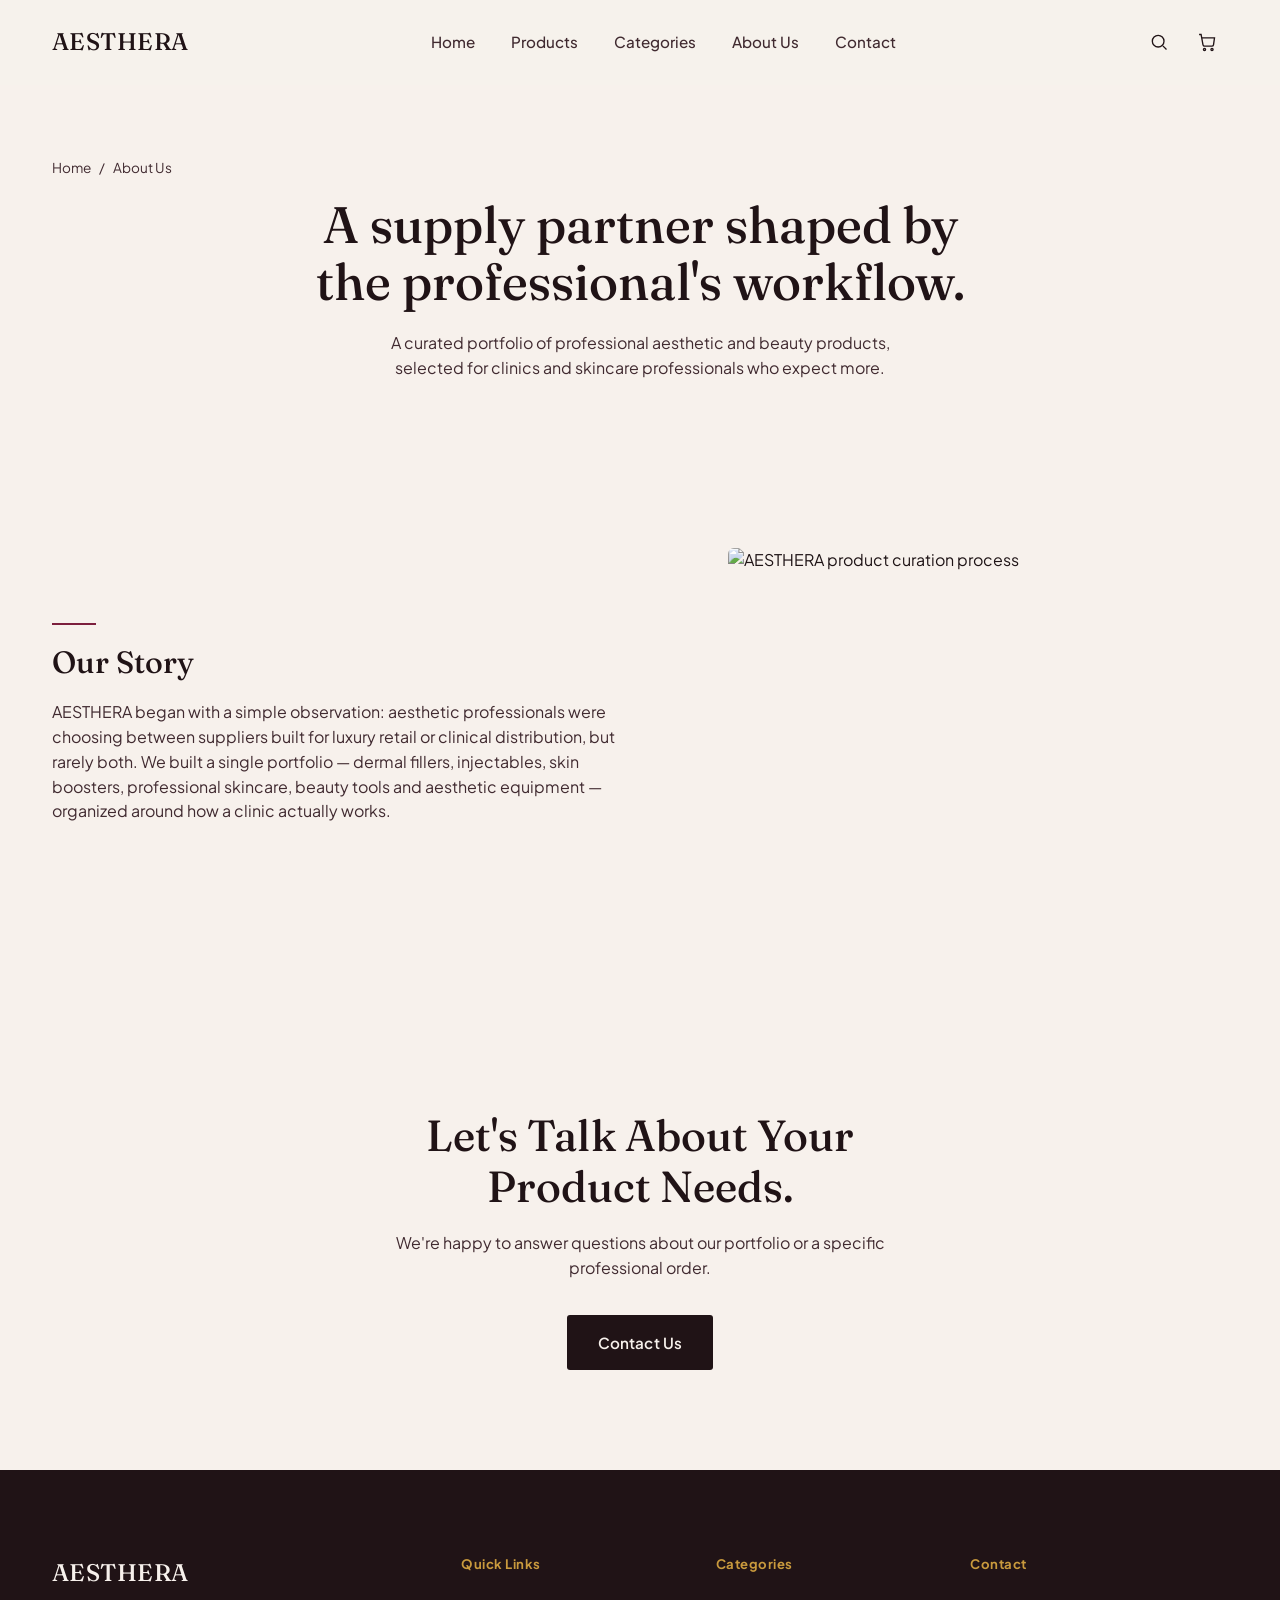
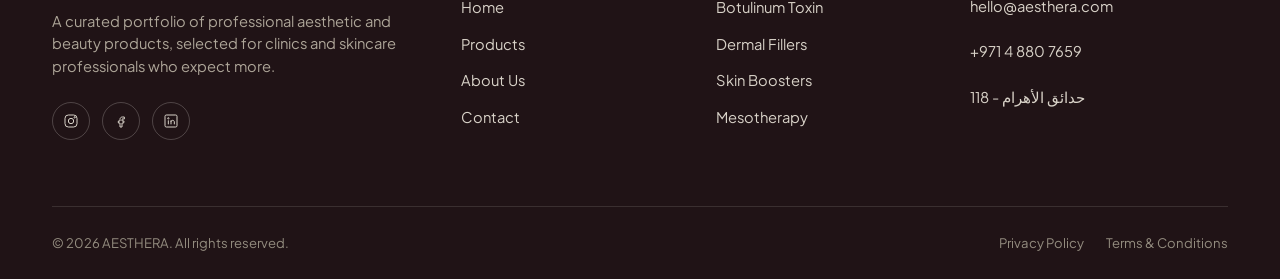
==== about.html @ e85e6e53 "Add files via upload" ====
<!DOCTYPE html>
<html lang="en">
<head>
<meta charset="UTF-8">
<meta name="viewport" content="width=device-width, initial-scale=1.0">
<title>About Us — AESTHERA</title>
<meta name="description" content="Learn about AESTHERA's mission, values and approach to curating professional aesthetic products.">
<link rel="stylesheet" href="css/style.css">
<link rel="stylesheet" href="css/responsive.css">
</head>
<body>

<header class="site-header">
  <div class="container site-header__inner">
    <a href="index.html" class="brand-mark js-brand-name">AESTHERA</a>
    <nav class="main-nav" aria-label="Primary">
      <div class="nav-item"><a href="index.html">Home</a></div>
      <div class="nav-item"><a href="products.html">Products</a></div>
      <div class="nav-item nav-item--categories">
        <a href="products.html">Categories</a>
        <div class="mega-menu js-nav-categories" aria-label="Categories"></div>
      </div>
      <div class="nav-item"><a href="about.html">About Us</a></div>
      <div class="nav-item"><a href="contact.html">Contact</a></div>
    </nav>
    <div class="nav-actions">
      <button class="icon-btn js-open-search" aria-label="Search products">
        <svg viewBox="0 0 24 24" fill="none" stroke="currentColor" stroke-width="1.6"><circle cx="11" cy="11" r="7"/><line x1="21" y1="21" x2="16.65" y2="16.65"/></svg>
      </button>
      <a href="cart.html" class="icon-btn" aria-label="View cart">
        <svg viewBox="0 0 24 24" fill="none" stroke="currentColor" stroke-width="1.6"><circle cx="9" cy="21" r="1.3"/><circle cx="18" cy="21" r="1.3"/><path d="M2.5 3h2.4l2.3 12.4a2 2 0 002 1.6h8.6a2 2 0 002-1.6L21 7H6"/></svg>
        <span class="cart-count js-cart-count">0</span>
      </a>
      <button class="nav-toggle" aria-label="Open menu" aria-expanded="false"><span></span><span></span><span></span></button>
    </div>
  </div>
</header>

<nav class="mobile-nav" aria-label="Mobile">
  <a href="index.html">Home</a>
  <a href="products.html">Products</a>
  <a href="about.html">About Us</a>
  <a href="contact.html">Contact</a>
  <div class="mobile-nav__categories js-nav-categories"></div>
</nav>

<!-- ============================= ABOUT HERO ============================= -->
<section class="about-hero">
  <div class="container">
    <div class="breadcrumbs"><a href="index.html">Home</a><span>/</span><span>About Us</span></div>
    <h1>A supply partner shaped by the professional's workflow.</h1>
    <p class="js-brand-desc">A curated portfolio of professional aesthetic and beauty products, selected for clinics and skincare professionals who expect more.</p>
  </div>
</section>

<!-- ============================= COMPANY STORY ============================= -->
<section class="section">
  <div class="container split split--reverse">
    <div class="split__media">
      <img src="https://picsum.photos/seed/aesthera-story/900/1120" alt="AESTHERA product curation process" loading="lazy" width="900" height="350">
    </div>
    <div class="split__body">
      <div class="split__eyebrow-line"></div>
      <h2>Our Story</h2>
      <p>AESTHERA began with a simple observation: aesthetic professionals were choosing between suppliers built for luxury retail or clinical distribution, but rarely both. We built a single portfolio — dermal fillers, injectables, skin boosters, professional skincare, beauty tools and aesthetic equipment — organized around how a clinic actually works.</p>
    </div>
  </div>
</section>

<!-- ============================= CONTACT CTA ============================= -->
<section class="contact-cta">
  <div class="container">
    <h2>Let's Talk About Your Product Needs.</h2>
    <p>We're happy to answer questions about our portfolio or a specific professional order.</p>
    <a href="contact.html" class="btn btn--primary">Contact Us</a>
  </div>
</section>

<footer class="site-footer">
  <div class="container">
    <div class="footer-grid">
      <div class="footer-brand">
        <span class="brand-mark js-brand-name">AESTHERA</span>
        <p class="js-brand-desc"></p>
        <div class="footer-social">
          <a href="#" class="js-social-instagram" aria-label="Instagram"><svg viewBox="0 0 24 24" fill="none" stroke="currentColor" stroke-width="1.5"><rect x="3" y="3" width="18" height="18" rx="5"/><circle cx="12" cy="12" r="4"/><circle cx="17.5" cy="6.5" r="1"/></svg></a>
          <a href="#" class="js-social-facebook" aria-label="Facebook"><svg viewBox="0 0 24 24" fill="none" stroke="currentColor" stroke-width="1.5"><path d="M14 9h3V6h-3c-2 0-3.5 1.5-3.5 3.5V12H8v3h2.5v6h3v-6H16l.5-3h-3V9.8c0-.5.3-.8.8-.8z"/></svg></a>
          <a href="#" class="js-social-linkedin" aria-label="LinkedIn"><svg viewBox="0 0 24 24" fill="none" stroke="currentColor" stroke-width="1.5"><rect x="3" y="3" width="18" height="18" rx="2"/><circle cx="8" cy="8" r="1"/><path d="M8 11v6M12 11v6M12 13.5c0-1.5 1-2.5 2.5-2.5s2.5 1 2.5 2.5V17"/></svg></a>
        </div>
      </div>
      <div class="footer-col">
        <h4>Quick Links</h4>
        <ul>
          <li><a href="index.html">Home</a></li>
          <li><a href="products.html">Products</a></li>
          <li><a href="about.html">About Us</a></li>
          <li><a href="contact.html">Contact</a></li>
        </ul>
      </div>
      <div class="footer-col">
        <h4>Categories</h4>
        <ul class="js-footer-categories"></ul>
      </div>
      <div class="footer-col">
        <h4>Contact</h4>
        <address>
          <a class="js-contact-email" href="#"></a><br><br>
          <a class="js-contact-phone" href="#"></a><br><br>
          <span class="js-contact-location"></span>
        </address>
      </div>
    </div>
    <div class="footer-bottom">
      <span>&copy; <span class="js-year"></span> <span class="js-brand-name">AESTHERA</span>. All rights reserved.</span>
      <div class="footer-bottom__links">
        <a href="#">Privacy Policy</a>
        <a href="#">Terms &amp; Conditions</a>
      </div>
    </div>
  </div>
</footer>

<button class="back-to-top" aria-label="Back to top">
  <svg viewBox="0 0 24 24" fill="none" stroke="currentColor" stroke-width="2"><path d="M12 19V5M5 12l7-7 7 7"/></svg>
</button>

<div class="search-overlay" id="search-overlay" aria-hidden="true">
  <div class="search-overlay__panel">
    <div class="search-overlay__top">
      <form class="search-overlay__form" id="search-overlay-form">
        <input type="text" id="search-overlay-input" placeholder="Search products, brands, categories…" autocomplete="off">
        <button type="button" class="search-overlay__clear" id="search-overlay-clear" aria-label="Clear search">&times;</button>
      </form>
      <button class="search-overlay__close" id="search-overlay-close" aria-label="Close search">&times;</button>
    </div>
    <p class="search-overlay__count" id="search-overlay-count">Start typing to search products, brands and categories.</p>
    <div class="search-overlay__results" id="search-overlay-results"></div>
  </div>
</div>

<script src="js/config.js"></script>
<script src="js/products.js"></script>
<script src="js/app.js"></script>
<script src="js/search.js"></script>
</body>
</html>
---- css/style.css ----
/* =========================================================================
   AESTHERA — CORE STYLESHEET
   Design tokens + component styles. Breakpoint overrides live in
   responsive.css so this file stays the single source of visual truth.
   ========================================================================= */

@import url('https://fonts.googleapis.com/css2?family=Fraunces:ital,opsz,wght@0,9..144,340;0,9..144,480;0,9..144,560;1,9..144,420&family=Plus+Jakarta+Sans:wght@400;500;600;700&display=swap');

/* ---------------------------------------------------------------------
   TOKENS
   --------------------------------------------------------------------- */
:root {
  /* Palette */
  --ivory: #F7F1EC;
  --white: #FFFFFF;
  --charcoal: #201316;
  --charcoal-soft: #402A30;
  --taupe: #C99A3D;         /* warm gold — secondary accent */
  --taupe-line: #EAD9CD;
  --accent: #7C1F3D;        /* burgundy — the primary accent */
  --accent-dark: #591730;
  --accent-tint: #F5E5EA;

  /* Type */
  --font-display: 'Fraunces', 'Georgia', serif;
  --font-body: 'Plus Jakarta Sans', -apple-system, BlinkMacSystemFont, sans-serif;

  /* Layout */
  --container: 1240px;
  --gutter: 32px;
  --radius-s: 3px;
  --radius-m: 6px;
  --header-h: 84px;

  /* Motion */
  --ease: cubic-bezier(.4, 0, .2, 1);
}

/* ---------------------------------------------------------------------
   RESET / BASE
   --------------------------------------------------------------------- */
*, *::before, *::after { box-sizing: border-box; }
html { scroll-behavior: smooth; }
body {
  margin: 0;
  font-family: var(--font-body);
  color: var(--charcoal);
  background: var(--ivory);
  -webkit-font-smoothing: antialiased;
  line-height: 1.55;
}
body.no-scroll { overflow: hidden; }

img { max-width: 100%; display: block; }
a { color: inherit; text-decoration: none; }
button { font-family: inherit; cursor: pointer; }
ul { list-style: none; margin: 0; padding: 0; }
h1, h2, h3, h4, p { margin: 0; }
input, select, textarea, button { font-size: 1rem; }

:focus-visible {
  outline: 2px solid var(--accent);
  outline-offset: 2px;
}

@media (prefers-reduced-motion: reduce) {
  *, *::before, *::after { animation-duration: 0.01ms !important; transition-duration: 0.01ms !important; scroll-behavior: auto !important; }
}

.container {
  max-width: var(--container);
  margin: 0 auto;
  padding: 0 var(--gutter);
}

.section {
  padding: 112px 0;
}
.section--tight { padding: 72px 0; }
.section--charcoal { background: var(--charcoal); color: var(--ivory); }
.section--taupe { background: var(--accent-tint); }

.section__head {
  max-width: 640px;
  margin-bottom: 56px;
}
.section__eyebrow-line {
  width: 44px;
  height: 2px;
  background: var(--accent);
  margin-bottom: 20px;
}
.section--charcoal .section__eyebrow-line { background: var(--taupe); }
.section__head h2 {
  font-family: var(--font-display);
  font-weight: 480;
  font-size: clamp(2rem, 2.6vw, 2.9rem);
  letter-spacing: -0.01em;
  line-height: 1.15;
}
.section__head p {
  margin-top: 16px;
  font-size: 1.05rem;
  color: var(--charcoal-soft);
  max-width: 52ch;
}
.section--charcoal .section__head p { color: #D8D2C8; }

.section__head-row {
  display: flex;
  justify-content: space-between;
  align-items: flex-end;
  gap: 24px;
  flex-wrap: wrap;
}

/* ---------------------------------------------------------------------
   BUTTONS
   --------------------------------------------------------------------- */
.btn {
  display: inline-flex;
  align-items: center;
  justify-content: center;
  gap: 10px;
  padding: 15px 30px;
  font-size: 0.95rem;
  font-weight: 600;
  letter-spacing: 0.01em;
  border-radius: var(--radius-s);
  border: 1px solid transparent;
  transition: background var(--ease) .2s, color var(--ease) .2s, border-color var(--ease) .2s, transform var(--ease) .2s;
  white-space: nowrap;
}
.btn--primary {
  background: var(--charcoal);
  color: var(--ivory);
}
.btn--primary:hover { background: var(--accent-dark); }
.btn--outline {
  background: transparent;
  color: var(--charcoal);
  border-color: var(--charcoal);
}
.btn--outline:hover { background: var(--charcoal); color: var(--ivory); }
.section--charcoal .btn--outline { color: var(--ivory); border-color: var(--taupe); }
.section--charcoal .btn--outline:hover { background: var(--ivory); color: var(--charcoal); }
.btn--small { padding: 8px 14px; font-size: 0.8rem; width: 100%; }
.btn--block { width: 100%; }
.btn:active { transform: translateY(1px); }

/* ---------------------------------------------------------------------
   HEADER / NAVIGATION
   --------------------------------------------------------------------- */
.site-header {
  position: sticky;
  top: 0;
  z-index: 500;
  background: rgba(246, 242, 236, 0.92);
  backdrop-filter: blur(10px);
  border-bottom: 1px solid transparent;
  transition: border-color .25s var(--ease), box-shadow .25s var(--ease);
}
.site-header.is-scrolled {
  border-bottom-color: var(--taupe-line);
  box-shadow: 0 8px 24px rgba(27, 25, 24, 0.04);
}
.site-header__inner {
  height: var(--header-h);
  display: flex;
  align-items: center;
  justify-content: space-between;
  gap: 24px;
}

.brand-mark {
  font-family: var(--font-display);
  font-size: 1.5rem;
  font-weight: 480;
  letter-spacing: 0.02em;
}

.main-nav {
  display: flex;
  align-items: center;
  gap: 4px;
}
.nav-item { position: relative; }
.nav-item > a {
  display: inline-block;
  padding: 10px 16px;
  font-size: 0.95rem;
  font-weight: 500;
  color: var(--charcoal-soft);
  transition: color .2s var(--ease);
}
.nav-item > a:hover { color: var(--accent); }

.nav-actions {
  display: flex;
  align-items: center;
  gap: 6px;
}
.icon-btn {
  position: relative;
  width: 42px;
  height: 42px;
  display: flex;
  align-items: center;
  justify-content: center;
  border-radius: 50%;
  background: transparent;
  border: none;
  color: var(--charcoal);
  transition: background .2s var(--ease);
}
.icon-btn:hover { background: rgba(27,25,24,0.06); }
.icon-btn svg { width: 20px; height: 20px; }
.cart-count {
  position: absolute;
  top: 4px;
  right: 4px;
  min-width: 16px;
  height: 16px;
  padding: 0 3px;
  border-radius: 50%;
  background: var(--accent);
  color: var(--ivory);
  font-size: 0.62rem;
  font-weight: 700;
  display: none;
  align-items: center;
  justify-content: center;
  line-height: 1;
}
.cart-count.is-visible { display: flex; }

.nav-toggle {
  display: none;
  width: 42px;
  height: 42px;
  border: none;
  background: transparent;
  flex-direction: column;
  justify-content: center;
  align-items: center;
  gap: 5px;
}
.nav-toggle span {
  width: 22px;
  height: 2px;
  background: var(--charcoal);
  transition: transform .2s var(--ease), opacity .2s var(--ease);
}

/* Mega menu */
.mega-menu {
  position: absolute;
  top: calc(100% + 14px);
  left: 50%;
  transform: translateX(-50%) translateY(6px);
  width: 640px;
  background: var(--white);
  border: 1px solid var(--taupe-line);
  border-radius: var(--radius-m);
  box-shadow: 0 24px 48px rgba(27,25,24,0.10);
  padding: 28px;
  display: grid;
  grid-template-columns: repeat(2, 1fr);
  gap: 6px;
  opacity: 0;
  visibility: hidden;
  transition: opacity .2s var(--ease), transform .2s var(--ease), visibility .2s;
}
.nav-item--categories.is-open .mega-menu {
  opacity: 1;
  visibility: visible;
  transform: translateX(-50%) translateY(0);
}
.mega-menu__link {
  padding: 12px 14px;
  border-radius: var(--radius-s);
  font-size: 0.94rem;
  color: var(--charcoal-soft);
  transition: background .2s var(--ease), color .2s var(--ease);
}
.mega-menu__link:hover { background: var(--accent-tint); color: var(--accent-dark); }

/* Mobile nav */
.mobile-nav {
  position: fixed;
  inset: 0;
  top: var(--header-h);
  background: var(--ivory);
  z-index: 400;
  transform: translateX(100%);
  transition: transform .3s var(--ease);
  overflow-y: auto;
  padding: 24px var(--gutter) 40px;
}
.mobile-nav.is-open { transform: translateX(0); }
.mobile-nav a {
  display: block;
  padding: 16px 4px;
  font-size: 1.15rem;
  font-family: var(--font-display);
  border-bottom: 1px solid var(--taupe-line);
}
.mobile-nav__categories {
  margin-top: 8px;
  padding-left: 12px;
}
.mobile-nav__categories a {
  font-family: var(--font-body);
  font-size: 0.98rem;
  font-weight: 500;
  padding: 12px 4px;
  border-bottom: none;
  color: var(--charcoal-soft);
}

/* ---------------------------------------------------------------------
   HERO
   --------------------------------------------------------------------- */
.hero {
  position: relative;
  min-height: 92vh;
  display: flex;
  align-items: flex-end;
  color: var(--ivory);
  overflow: hidden;
}
.hero__media {
  position: absolute;
  inset: 0;
  z-index: 0;
}
.hero__media img {
  width: 100%;
  height: 100%;
  object-fit: cover;
  filter: grayscale(22%) sepia(6%) saturate(96%);
}
.hero__scrim {
  position: absolute;
  inset: 0;
  background: linear-gradient(180deg, rgba(27,25,24,0.20) 0%, rgba(27,25,24,0.15) 40%, rgba(27,25,24,0.86) 100%);
}
.hero__content {
  position: relative;
  z-index: 1;
  padding-bottom: 88px;
  max-width: 760px;
}
.hero__eyebrow {
  font-size: 0.9rem;
  letter-spacing: 0.02em;
  color: var(--taupe);
  margin-bottom: 22px;
}
.hero__title {
  font-family: var(--font-display);
  font-weight: 480;
  font-size: clamp(2.6rem, 5.4vw, 4.6rem);
  line-height: 1.06;
  letter-spacing: -0.01em;
}
.hero__desc {
  margin-top: 26px;
  font-size: 1.12rem;
  max-width: 46ch;
  color: #E7E2D8;
}
.hero__actions {
  margin-top: 40px;
  display: flex;
  gap: 16px;
  flex-wrap: wrap;
}
.hero__actions .btn--outline { border-color: rgba(246,242,236,0.5); color: var(--ivory); }
.hero__actions .btn--outline:hover { background: var(--ivory); color: var(--charcoal); }

/* ---------------------------------------------------------------------
   PRODUCT GRID + CARDS
   --------------------------------------------------------------------- */
.product-grid {
  display: grid;
  grid-template-columns: repeat(auto-fill, minmax(200px, 1fr));
  gap: 20px;
}

/* Single scrollable row (used for Best Sellers) */
.product-row {
  display: flex;
  flex-wrap: nowrap;
  overflow-x: auto;
  gap: 18px;
  padding-bottom: 10px;
  scroll-snap-type: x mandatory;
  scrollbar-width: thin;
  scrollbar-color: var(--taupe-line) transparent;
}
.product-row .product-card {
  flex: 0 0 220px;
  scroll-snap-align: start;
}
.product-card {
  background: var(--white);
  border: 1px solid var(--taupe-line);
  border-radius: var(--radius-m);
  overflow: hidden;
  display: flex;
  flex-direction: column;
  transition: box-shadow .25s var(--ease), transform .25s var(--ease);
}
.product-card:hover { box-shadow: 0 18px 36px rgba(27,25,24,0.08); transform: translateY(-2px); }
.product-card.is-revealing { animation: cardReveal .5s var(--ease); }
@keyframes cardReveal {
  from { opacity: 0; transform: translateY(10px); }
  to { opacity: 1; transform: translateY(0); }
}
.product-card__media {
  position: relative;
  aspect-ratio: 4 / 5;
  background: var(--accent-tint);
  overflow: hidden;
}
.product-card__media img {
  width: 100%; height: 100%; object-fit: cover;
  filter: grayscale(12%) sepia(3%);
  transition: transform .5s var(--ease);
}
.product-card:hover .product-card__media img { transform: scale(1.045); }
.product-badge {
  position: absolute;
  top: 12px;
  left: 12px;
  padding: 6px 11px;
  font-size: 0.7rem;
  font-weight: 700;
  letter-spacing: 0.03em;
  border-radius: 2px;
  background: var(--charcoal);
  color: var(--ivory);
}
.product-badge--featured { background: var(--accent); }
.cart-btn {
  position: absolute;
  top: 10px;
  right: 10px;
  width: 34px;
  height: 34px;
  border-radius: 50%;
  border: none;
  background: rgba(255,255,255,0.9);
  display: flex;
  align-items: center;
  justify-content: center;
  color: var(--charcoal);
  transition: background .2s var(--ease), color .2s var(--ease), transform .15s var(--ease);
}
.cart-btn svg { fill: none; stroke: currentColor; stroke-width: 1.6; }
.cart-btn:hover { transform: scale(1.06); }
.cart-btn.is-active { color: var(--accent); }
.cart-btn.is-active svg { fill: rgba(124,31,61,0.12); }

.product-card__body {
  padding: 14px 14px 16px;
  display: flex;
  flex-direction: column;
  gap: 6px;
  flex: 1;
}
.product-card__eyebrow {
  font-size: 0.68rem;
  color: var(--charcoal-soft);
  text-transform: uppercase;
  letter-spacing: 0.04em;
}
.product-card__title {
  font-family: var(--font-display);
  font-size: 0.96rem;
  font-weight: 480;
  line-height: 1.28;
}
.product-card__view { margin-top: auto; }

.empty-state {
  grid-column: 1 / -1;
  text-align: center;
  padding: 80px 20px;
  border: 1px dashed var(--taupe-line);
  border-radius: var(--radius-m);
}
.empty-state__title {
  font-family: var(--font-display);
  font-size: 1.4rem;
}
.empty-state__body {
  margin-top: 10px;
  color: var(--charcoal-soft);
}

/* ---------------------------------------------------------------------
   WHY CHOOSE US
   --------------------------------------------------------------------- */
.value-grid {
  display: grid;
  grid-template-columns: repeat(4, 1fr);
  gap: 1px;
  background: rgba(246,242,236,0.14);
  border-top: 1px solid rgba(246,242,236,0.14);
  border-bottom: 1px solid rgba(246,242,236,0.14);
}
.value-item {
  background: var(--charcoal);
  padding: 40px 32px;
}
.value-item__icon {
  width: 40px; height: 40px;
  margin-bottom: 22px;
  color: var(--taupe);
}
.value-item h3 {
  font-family: var(--font-display);
  font-size: 1.15rem;
  font-weight: 480;
  margin-bottom: 10px;
}
.value-item p {
  font-size: 0.92rem;
  color: #C9C2B6;
}

/* ---------------------------------------------------------------------
   SPLIT LAYOUT (used on About Us)
   --------------------------------------------------------------------- */
.split {
  display: grid;
  grid-template-columns: 0.9fr 1.1fr;
  gap: 64px;
  align-items: center;
}
.split--reverse { grid-template-columns: 1.1fr 0.9fr; }
.split--reverse .split__media { order: 2; }
.split__media img {
  width: 100%;
  aspect-ratio: 4/5;
  object-fit: cover;
  border-radius: var(--radius-m);
  filter: grayscale(15%) sepia(4%);
}
.split__eyebrow-line { width: 44px; height: 2px; background: var(--accent); margin-bottom: 20px; }
.split__body h2 {
  font-family: var(--font-display);
  font-weight: 480;
  font-size: clamp(1.9rem, 2.4vw, 2.6rem);
  line-height: 1.16;
}
.split__body p {
  margin-top: 20px;
  color: var(--charcoal-soft);
  max-width: 50ch;
}
.split__body .btn { margin-top: 30px; }

/* ---------------------------------------------------------------------
   CONTACT CTA (homepage band)
   --------------------------------------------------------------------- */
.contact-cta {
  text-align: center;
  padding: 100px 0;
}
.contact-cta h2 {
  font-family: var(--font-display);
  font-weight: 480;
  font-size: clamp(2rem, 3.4vw, 3.1rem);
  max-width: 16ch;
  margin: 0 auto;
  line-height: 1.16;
}
.contact-cta p {
  margin: 20px auto 0;
  max-width: 46ch;
  color: var(--charcoal-soft);
}
.contact-cta .btn { margin-top: 34px; }

/* ---------------------------------------------------------------------
   FOOTER
   --------------------------------------------------------------------- */
.site-footer {
  background: var(--charcoal);
  color: #D8D2C8;
  padding: 84px 0 0;
}
.footer-grid {
  display: grid;
  grid-template-columns: 1.4fr 0.8fr 0.8fr 1fr;
  gap: 48px;
  padding-bottom: 64px;
  border-bottom: 1px solid rgba(246,242,236,0.12);
}
.footer-brand .brand-mark { color: var(--ivory); }
.footer-brand p {
  margin-top: 18px;
  max-width: 34ch;
  font-size: 0.92rem;
  color: #ADA598;
}
.footer-social {
  display: flex;
  gap: 12px;
  margin-top: 24px;
}
.footer-social a {
  width: 38px; height: 38px;
  border: 1px solid rgba(246,242,236,0.22);
  border-radius: 50%;
  display: flex; align-items: center; justify-content: center;
  transition: background .2s var(--ease), border-color .2s var(--ease);
}
.footer-social a:hover { background: var(--accent); border-color: var(--accent); }
.footer-social svg { width: 16px; height: 16px; }

.footer-col h4 {
  font-size: 0.82rem;
  letter-spacing: 0.04em;
  color: var(--taupe);
  margin-bottom: 20px;
}
.footer-col ul li { margin-bottom: 12px; }
.footer-col a { font-size: 0.92rem; color: #D8D2C8; transition: color .2s var(--ease); }
.footer-col a:hover { color: var(--ivory); }
.footer-col address { font-style: normal; font-size: 0.92rem; color: #D8D2C8; }

.footer-bottom {
  display: flex;
  justify-content: space-between;
  align-items: center;
  padding: 26px 0;
  font-size: 0.82rem;
  color: #938C7F;
  flex-wrap: wrap;
  gap: 12px;
}
.footer-bottom__links { display: flex; gap: 22px; }

/* ---------------------------------------------------------------------
   BACK TO TOP
   --------------------------------------------------------------------- */
.back-to-top {
  position: fixed;
  right: 24px;
  bottom: 24px;
  width: 46px;
  height: 46px;
  border-radius: 50%;
  background: var(--charcoal);
  color: var(--ivory);
  border: none;
  display: flex;
  align-items: center;
  justify-content: center;
  opacity: 0;
  visibility: hidden;
  transform: translateY(10px);
  transition: opacity .25s var(--ease), transform .25s var(--ease), visibility .25s;
  z-index: 300;
}
.back-to-top.is-visible { opacity: 1; visibility: visible; transform: translateY(0); }
.back-to-top svg { width: 18px; height: 18px; }

/* ---------------------------------------------------------------------
   PAGE HEADER (interior pages)
   --------------------------------------------------------------------- */
.page-header {
  padding: 64px 0 48px;
  border-bottom: 1px solid var(--taupe-line);
}
.breadcrumbs {
  display: flex;
  gap: 8px;
  font-size: 0.85rem;
  color: var(--charcoal-soft);
  margin-bottom: 18px;
}
.breadcrumbs a { color: var(--charcoal-soft); }
.breadcrumbs a:hover { color: var(--accent); }
.page-header h1 {
  font-family: var(--font-display);
  font-weight: 480;
  font-size: clamp(2.2rem, 3.4vw, 3.2rem);
}
.page-header p { margin-top: 14px; max-width: 60ch; color: var(--charcoal-soft); }

/* ---------------------------------------------------------------------
   PRODUCTS PAGE LAYOUT
   --------------------------------------------------------------------- */
.catalog {
  display: grid;
  grid-template-columns: 260px 1fr;
  gap: 48px;
  padding: 56px 0 100px;
  align-items: start;
}

.catalog-toolbar {
  display: flex;
  align-items: center;
  justify-content: space-between;
  gap: 20px;
  margin-bottom: 24px;
  flex-wrap: wrap;
}
.catalog-search {
  position: relative;
  flex: 1;
  min-width: 220px;
  max-width: 360px;
}
.catalog-search input {
  width: 100%;
  padding: 12px 16px 12px 40px;
  border: 1px solid var(--taupe-line);
  border-radius: var(--radius-s);
  background: var(--white);
}
.catalog-search svg {
  position: absolute;
  left: 14px;
  top: 50%;
  transform: translateY(-50%);
  width: 16px; height: 16px;
  color: var(--charcoal-soft);
}
.catalog-toolbar__right {
  display: flex;
  align-items: center;
  gap: 16px;
}
.sort-select {
  padding: 12px 16px;
  border: 1px solid var(--taupe-line);
  border-radius: var(--radius-s);
  background: var(--white);
}
.result-count { font-size: 0.9rem; color: var(--charcoal-soft); white-space: nowrap; }

.filter-chips {
  display: none;
  flex-wrap: wrap;
  gap: 10px;
  margin-bottom: 26px;
}
.filter-chips.is-visible { display: flex; }
.filter-chip {
  display: inline-flex;
  align-items: center;
  gap: 8px;
  padding: 8px 14px;
  border: 1px solid var(--charcoal);
  border-radius: 999px;
  font-size: 0.82rem;
  background: var(--white);
}

.filter-sidebar {
  position: sticky;
  top: calc(var(--header-h) + 24px);
}
.filter-group {
  padding-bottom: 26px;
  margin-bottom: 26px;
  border-bottom: 1px solid var(--taupe-line);
}
.filter-group:last-child { border-bottom: none; }
.filter-group h4 {
  font-size: 0.82rem;
  letter-spacing: 0.03em;
  text-transform: uppercase;
  color: var(--charcoal-soft);
  margin-bottom: 14px;
}
.filter-pill {
  display: block;
  width: 100%;
  text-align: left;
  padding: 9px 0;
  background: none;
  border: none;
  font-size: 0.94rem;
  color: var(--charcoal-soft);
}
.filter-pill:hover { color: var(--accent); }
.filter-pill.is-active { color: var(--accent); font-weight: 700; }
.filter-check {
  display: flex;
  align-items: center;
  gap: 10px;
  padding: 7px 0;
  font-size: 0.94rem;
  color: var(--charcoal-soft);
}
.filter-select {
  width: 100%;
  padding: 10px 12px;
  border: 1px solid var(--taupe-line);
  border-radius: var(--radius-s);
  background: var(--white);
}
.clear-filters-btn {
  background: none;
  border: none;
  padding: 0;
  font-size: 0.88rem;
  font-weight: 700;
  color: var(--charcoal);
  text-decoration: underline;
  text-underline-offset: 3px;
}

.mobile-catalog-bar { display: none; }

.load-more-wrap {
  display: flex;
  justify-content: center;
  margin-top: 48px;
}

.filter-panel-overlay { display: none; }

/* ---------------------------------------------------------------------
   MODAL (product details)
   --------------------------------------------------------------------- */
.modal {
  position: fixed;
  inset: 0;
  z-index: 900;
  display: none;
  align-items: center;
  justify-content: center;
  padding: 24px;
}
.modal.is-open { display: flex; }
.modal__backdrop {
  position: absolute;
  inset: 0;
  background: rgba(27,25,24,0.55);
  backdrop-filter: blur(2px);
}
.modal__panel {
  position: relative;
  background: var(--white);
  border-radius: var(--radius-m);
  width: min(980px, 100%);
  max-height: 88vh;
  overflow-y: auto;
  padding: 40px;
  animation: modalIn .25s var(--ease);
}
@keyframes modalIn {
  from { opacity: 0; transform: translateY(14px) scale(0.99); }
  to { opacity: 1; transform: translateY(0) scale(1); }
}
.modal__close {
  position: absolute;
  top: 20px; right: 20px;
  width: 38px; height: 38px;
  border-radius: 50%;
  border: 1px solid var(--taupe-line);
  background: var(--white);
  font-size: 1.4rem;
  line-height: 1;
  display: flex; align-items: center; justify-content: center;
  z-index: 2;
}

.modal-product {
  display: grid;
  grid-template-columns: 0.9fr 1.1fr;
  gap: 44px;
}
.modal-product__main {
  aspect-ratio: 4/5;
  border-radius: var(--radius-m);
  overflow: hidden;
  background: var(--accent-tint);
}
.modal-product__main img { width: 100%; height: 100%; object-fit: cover; filter: grayscale(12%) sepia(3%); }
.modal-product__thumbs {
  display: flex;
  gap: 10px;
  margin-top: 12px;
}
.modal-thumb {
  width: 64px; height: 64px;
  border-radius: var(--radius-s);
  overflow: hidden;
  border: 2px solid transparent;
  padding: 0;
  background: none;
}
.modal-thumb.is-active { border-color: var(--accent); }
.modal-thumb img { width: 100%; height: 100%; object-fit: cover; }

.modal-product__eyebrow {
  font-size: 0.78rem;
  text-transform: uppercase;
  letter-spacing: 0.04em;
  color: var(--charcoal-soft);
}
.modal-product__title {
  font-family: var(--font-display);
  font-weight: 480;
  font-size: 1.9rem;
  margin-top: 8px;
}
.modal-product__desc { margin-top: 18px; color: var(--charcoal-soft); }

.modal-product__specs {
  width: 100%;
  margin-top: 24px;
  border-collapse: collapse;
  font-size: 0.9rem;
}
.modal-product__specs th, .modal-product__specs td {
  text-align: left;
  padding: 10px 0;
  border-bottom: 1px solid var(--taupe-line);
}
.modal-product__specs th { width: 40%; font-weight: 600; color: var(--charcoal-soft); }

.modal-product__notice {
  margin-top: 20px;
  font-size: 0.8rem;
  color: var(--charcoal-soft);
  font-style: italic;
}
.modal-product__actions {
  margin-top: 26px;
  display: flex;
  gap: 14px;
  flex-wrap: wrap;
}

/* ---------------------------------------------------------------------
   SEARCH OVERLAY
   --------------------------------------------------------------------- */
.search-overlay {
  position: fixed;
  inset: 0;
  z-index: 950;
  display: none;
  background: rgba(27,25,24,0.5);
  backdrop-filter: blur(2px);
}
.search-overlay.is-open { display: block; }
.search-overlay__panel {
  background: var(--ivory);
  padding: 32px var(--gutter) 40px;
  max-width: var(--container);
  margin: 0 auto;
  animation: modalIn .2s var(--ease);
}
.search-overlay__top {
  display: flex;
  align-items: center;
  gap: 20px;
}
.search-overlay__form { flex: 1; position: relative; }
.search-overlay__form input {
  width: 100%;
  padding: 18px 44px 18px 4px;
  border: none;
  border-bottom: 2px solid var(--charcoal);
  background: transparent;
  font-family: var(--font-display);
  font-size: 1.5rem;
  color: var(--charcoal);
}
.search-overlay__form input::placeholder { color: var(--charcoal-soft); }
.search-overlay__clear {
  position: absolute;
  right: 6px; top: 50%; transform: translateY(-50%);
  background: none; border: none; font-size: 1.4rem; color: var(--charcoal-soft);
}
.search-overlay__close {
  width: 42px; height: 42px;
  border-radius: 50%; border: 1px solid var(--taupe-line);
  background: var(--white); font-size: 1.3rem;
}
.search-overlay__count { margin-top: 18px; font-size: 0.88rem; color: var(--charcoal-soft); }
.search-overlay__results {
  margin-top: 18px;
  display: grid;
  grid-template-columns: repeat(2, 1fr);
  gap: 10px;
}
.search-result {
  display: flex;
  align-items: center;
  gap: 14px;
  padding: 10px;
  background: var(--white);
  border: 1px solid var(--taupe-line);
  border-radius: var(--radius-s);
  text-align: left;
}
.search-result img { width: 52px; height: 52px; object-fit: cover; border-radius: var(--radius-s); filter: grayscale(12%) sepia(3%); }
.search-result__text { display: flex; flex-direction: column; gap: 3px; }
.search-result__text strong { font-size: 0.94rem; font-weight: 600; }
.search-result__text em { font-style: normal; font-size: 0.8rem; color: var(--charcoal-soft); }
.search-result--all {
  grid-column: 1 / -1;
  justify-content: center;
  font-weight: 700;
  color: var(--accent);
}

/* ---------------------------------------------------------------------
   ABOUT PAGE
   --------------------------------------------------------------------- */
.about-hero {
  padding: 72px 0 56px;
  text-align: center;
}
.about-hero h1 {
  font-family: var(--font-display);
  font-weight: 480;
  font-size: clamp(2.3rem, 4vw, 3.6rem);
  line-height: 1.12;
  max-width: 20ch;
  margin: 0 auto;
}
.about-hero p { margin: 20px auto 0; color: var(--charcoal-soft); max-width: 46ch; }

.values-editorial {
  display: grid;
  grid-template-columns: repeat(2, 1fr);
  gap: 40px 48px;
}
.values-editorial__item {
  padding-top: 24px;
  border-top: 1px solid var(--taupe-line);
}
.values-editorial__item h3 {
  font-family: var(--font-display);
  font-weight: 480;
  font-size: 1.3rem;
  margin-bottom: 12px;
}
.values-editorial__item p { color: var(--charcoal-soft); }

/* ---------------------------------------------------------------------
   CART PAGE
   --------------------------------------------------------------------- */
.cart-layout {
  display: grid;
  grid-template-columns: 1fr 340px;
  gap: 48px;
  align-items: start;
}
.cart-list {
  display: flex;
  flex-direction: column;
}
.cart-item {
  display: flex;
  gap: 20px;
  padding: 20px 0;
  border-bottom: 1px solid var(--taupe-line);
}
.cart-item__media {
  flex-shrink: 0;
  width: 96px;
  aspect-ratio: 4 / 5;
  border-radius: var(--radius-s);
  overflow: hidden;
  background: var(--accent-tint);
}
.cart-item__media img { width: 100%; height: 100%; object-fit: cover; filter: grayscale(12%) sepia(3%); }
.cart-item__body {
  flex: 1;
  display: flex;
  flex-direction: column;
  gap: 6px;
  justify-content: center;
}
.cart-item__eyebrow {
  font-size: 0.68rem;
  color: var(--charcoal-soft);
  text-transform: uppercase;
  letter-spacing: 0.04em;
}
.cart-item__title {
  font-family: var(--font-display);
  font-weight: 480;
  font-size: 1.05rem;
  line-height: 1.3;
}
.cart-item__title a:hover { color: var(--accent); }
.cart-item__remove {
  display: inline-flex;
  align-items: center;
  gap: 6px;
  margin-top: 6px;
  padding: 0;
  border: none;
  background: none;
  font-size: 0.82rem;
  font-weight: 600;
  color: var(--charcoal-soft);
  align-self: flex-start;
}
.cart-item__remove:hover { color: var(--accent); }

.cart-summary {
  position: sticky;
  top: calc(var(--header-h) + 24px);
  background: var(--white);
  border: 1px solid var(--taupe-line);
  border-radius: var(--radius-m);
  padding: 26px;
}
.cart-summary h3 {
  font-family: var(--font-display);
  font-weight: 480;
  font-size: 1.25rem;
}
.cart-summary__note {
  margin: 12px 0 22px;
  font-size: 0.88rem;
  color: var(--charcoal-soft);
}

/* ---------------------------------------------------------------------
   CONTACT PAGE
   --------------------------------------------------------------------- */
.contact-layout {
  max-width: 640px;
  margin: 0 auto;
  padding: 64px 0 110px;
}
.contact-info h2 {
  font-family: var(--font-display);
  font-weight: 480;
  font-size: 1.7rem;
  margin-bottom: 26px;
}
.contact-info-row {
  display: flex;
  gap: 16px;
  padding: 18px 0;
  border-bottom: 1px solid var(--taupe-line);
}
.contact-info-row__icon {
  width: 36px; height: 36px;
  border-radius: 50%;
  background: var(--accent-tint);
  color: var(--accent);
  display: flex; align-items: center; justify-content: center;
  flex-shrink: 0;
}
.contact-info-row__icon svg { width: 16px; height: 16px; }
.contact-info-row h4 { font-size: 0.82rem; text-transform: uppercase; letter-spacing: 0.03em; color: var(--charcoal-soft); margin-bottom: 4px; }
.contact-info-row a, .contact-info-row span { font-size: 0.98rem; }
.contact-social { display: flex; gap: 12px; margin-top: 26px; }
.contact-social a {
  width: 40px; height: 40px; border-radius: 50%;
  border: 1px solid var(--taupe-line);
  display: flex; align-items: center; justify-content: center;
  transition: background .2s var(--ease), border-color .2s var(--ease), color .2s var(--ease);
}
.contact-social a:hover { background: var(--charcoal); border-color: var(--charcoal); color: var(--ivory); }
.contact-social svg { width: 16px; height: 16px; }

.map-placeholder {
  margin-top: 30px;
  aspect-ratio: 16/6;
  border-radius: var(--radius-m);
  background: var(--accent-tint);
  display: flex;
  align-items: center;
  justify-content: center;
  color: var(--accent-dark);
  font-size: 0.9rem;
  border: 1px solid var(--taupe-line);
}
---- css/responsive.css ----
/* =========================================================================
   AESTHERA — RESPONSIVE OVERRIDES
   Large desktop is the default in style.css. This file scales the design
   down intentionally at each breakpoint rather than simply shrinking it.
   ========================================================================= */

/* ---------------------------------------------------------------------
   LARGE DESKTOP FINE-TUNING (≥1440px) handled by max-width container.
   --------------------------------------------------------------------- */

/* ---------------------------------------------------------------------
   TABLET (≤ 1080px)
   --------------------------------------------------------------------- */
@media (max-width: 1080px) {
  :root { --gutter: 28px; }

  .main-nav, .nav-item--categories .mega-menu { display: none; }
  .nav-toggle { display: flex; }

  .hero { min-height: 78vh; }
  .hero__content { max-width: 100%; padding-bottom: 64px; }

  .value-grid { grid-template-columns: repeat(2, 1fr); }

  .split, .split--reverse { grid-template-columns: 1fr; gap: 36px; }
  .split--reverse .split__media { order: 0; }

  .footer-grid { grid-template-columns: 1fr 1fr; gap: 40px 32px; }

  .catalog { grid-template-columns: 1fr; }
  .filter-sidebar { position: static; }

  .cart-layout { grid-template-columns: 1fr; }
  .cart-summary { position: static; }

  /* Filters collapse into a slide-in panel triggered by a mobile bar */
  .mobile-catalog-bar {
    display: flex;
    gap: 12px;
    margin-bottom: 22px;
  }
  .mobile-catalog-bar .btn { flex: 1; }
  .catalog-sidebar-desktop-search { display: none; }

  .filter-panel-overlay {
    display: none;
    position: fixed;
    inset: 0;
    z-index: 800;
    background: rgba(27,25,24,0.5);
  }
  .filter-panel-overlay.is-open { display: block; }
  #filter-panel.is-open ~ .filter-panel-overlay,
  .filter-panel-overlay.is-open { display: block; }

  #filter-panel {
    position: fixed;
    top: 0; right: 0; bottom: 0;
    width: min(360px, 88vw);
    background: var(--ivory);
    z-index: 850;
    transform: translateX(100%);
    transition: transform .3s var(--ease);
    padding: 26px 26px 100px;
    overflow-y: auto;
  }
  #filter-panel.is-open { transform: translateX(0); }
  .filter-panel__head {
    display: flex;
    justify-content: space-between;
    align-items: center;
    margin-bottom: 26px;
  }
  .filter-panel__head h3 { font-family: var(--font-display); font-size: 1.3rem; }
  .filter-panel__apply {
    position: fixed;
    bottom: 0; right: 0;
    width: min(360px, 88vw);
    padding: 18px 26px;
    background: var(--ivory);
    border-top: 1px solid var(--taupe-line);
    z-index: 860;
    transform: translateX(100%);
    transition: transform .3s var(--ease);
  }
  #filter-panel.is-open ~ .filter-panel__apply,
  .filter-panel__apply.is-open { transform: translateX(0); }

  .values-editorial { grid-template-columns: 1fr; }
  .modal-product { grid-template-columns: 1fr; }
}

/* ---------------------------------------------------------------------
   MOBILE (≤ 640px)
   --------------------------------------------------------------------- */
@media (max-width: 640px) {
  :root { --gutter: 20px; --header-h: 72px; }

  .section { padding: 72px 0; }
  .section--tight { padding: 52px 0; }
  .section__head { margin-bottom: 36px; }

  .hero { min-height: 82vh; }
  .hero__actions { flex-direction: column; align-items: stretch; }
  .hero__actions .btn { width: 100%; }

  .product-grid { grid-template-columns: repeat(auto-fill, minmax(140px, 1fr)); gap: 12px; }
  .product-row .product-card { flex-basis: 160px; }

  .value-grid { grid-template-columns: 1fr; }
  .value-item { padding: 32px 26px; }

  .footer-grid { grid-template-columns: 1fr; gap: 36px; padding-bottom: 44px; }
  .footer-bottom { flex-direction: column; align-items: flex-start; }

  .catalog-toolbar { flex-direction: column; align-items: stretch; }
  .catalog-search { max-width: 100%; }
  .catalog-toolbar__right { justify-content: space-between; }

  .modal__panel { padding: 24px 20px; }
  .modal-product__actions { flex-direction: column; }
  .modal-product__actions .btn { width: 100%; }

  .search-overlay__results { grid-template-columns: 1fr; }
  .search-overlay__form input { font-size: 1.2rem; }

  .back-to-top { right: 16px; bottom: 16px; width: 42px; height: 42px; }

  .cart-item { gap: 14px; }
  .cart-item__media { width: 72px; }
}

/* ---------------------------------------------------------------------
   SMALL PHONES (≤ 380px)
   --------------------------------------------------------------------- */
@media (max-width: 380px) {
  .product-grid { grid-template-columns: 1fr; }
}
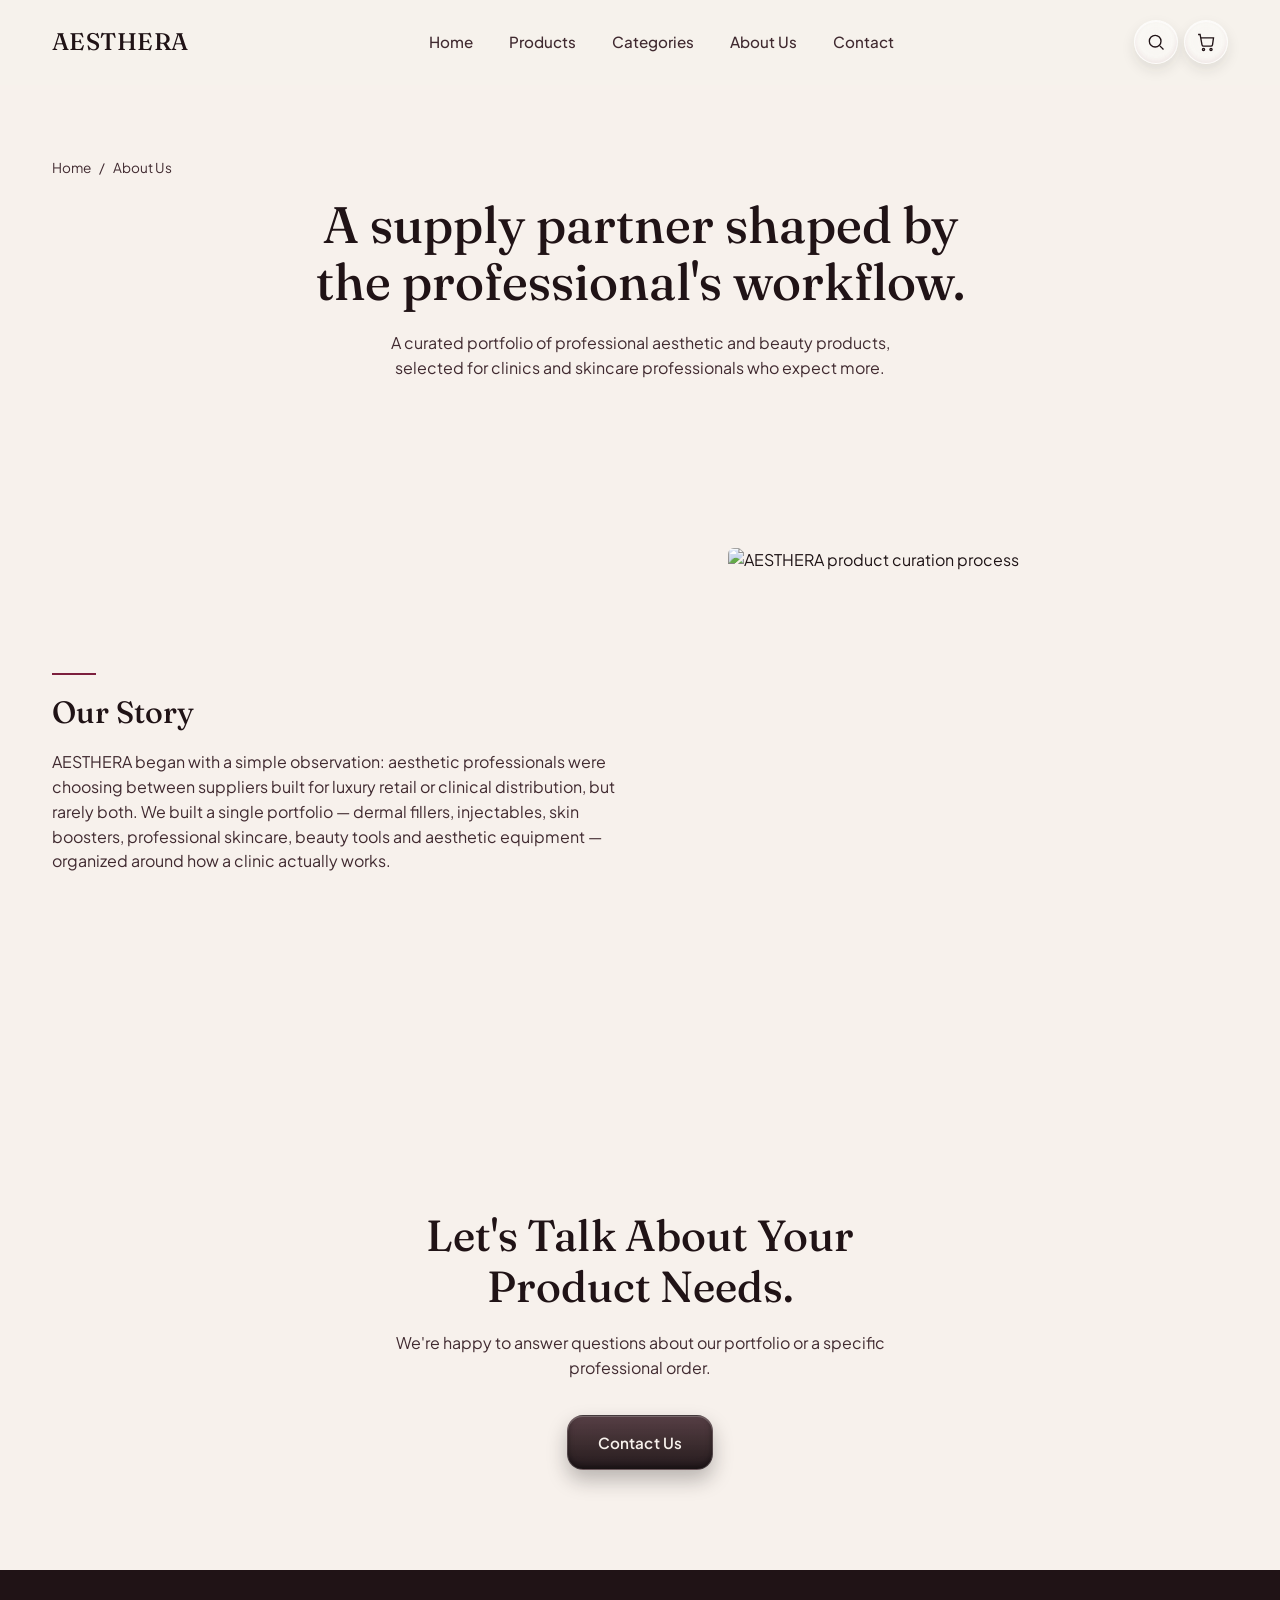
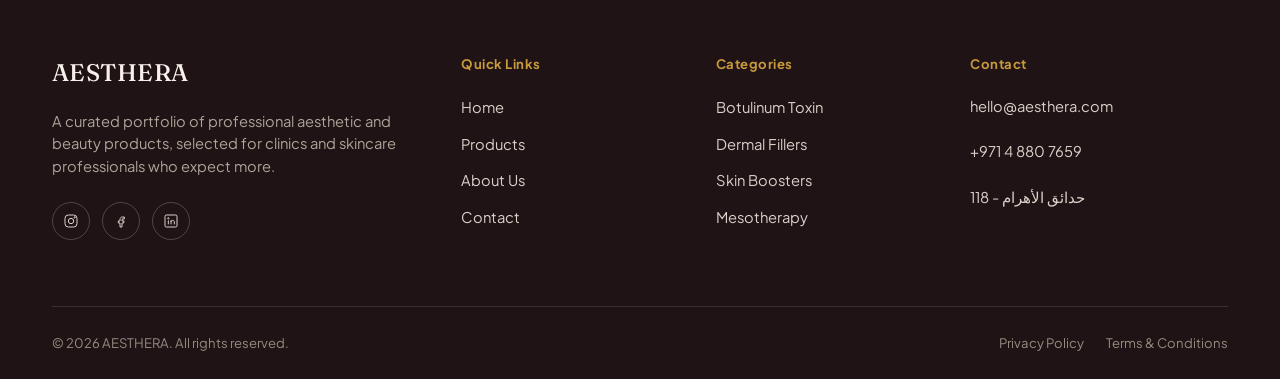
==== commit a5a78a15: "Add files via upload" ====
--- a/about.html
+++ b/about.html
@@ -57,7 +57,7 @@
 <section class="section">
   <div class="container split split--reverse">
     <div class="split__media">
-      <img src="https://picsum.photos/seed/aesthera-story/900/1120" alt="AESTHERA product curation process" loading="lazy" width="900" height="350">
+      <img src="https://i.pinimg.com/736x/d4/83/d2/d483d286b10d1344dd2654b3d8a6bd55.jpg" alt="AESTHERA product curation process" loading="lazy" width="900" height="450">
     </div>
     <div class="split__body">
       <div class="split__eyebrow-line"></div>
--- a/css/style.css
+++ b/css/style.css
@@ -32,6 +32,13 @@
   --radius-m: 6px;
   --header-h: 84px;
 
+  /* Carved / glass surfaces */
+  --radius-btn: 16px;
+  --radius-card: 20px;
+  --glass-blur: 14px;
+  --carve-light: rgba(255,255,255,0.55);
+  --carve-shadow: rgba(27,25,24,0.35);
+
   /* Motion */
   --ease: cubic-bezier(.4, 0, .2, 1);
 }
@@ -126,27 +133,64 @@
   font-size: 0.95rem;
   font-weight: 600;
   letter-spacing: 0.01em;
-  border-radius: var(--radius-s);
+  border-radius: var(--radius-btn);
   border: 1px solid transparent;
-  transition: background var(--ease) .2s, color var(--ease) .2s, border-color var(--ease) .2s, transform var(--ease) .2s;
+  backdrop-filter: blur(var(--glass-blur));
+  -webkit-backdrop-filter: blur(var(--glass-blur));
+  transition: background var(--ease) .2s, color var(--ease) .2s, border-color var(--ease) .2s, transform var(--ease) .2s, box-shadow var(--ease) .2s;
   white-space: nowrap;
 }
 .btn--primary {
-  background: var(--charcoal);
+  background: linear-gradient(180deg, rgba(72,48,54,0.92), rgba(28,17,20,0.96));
   color: var(--ivory);
-}
-.btn--primary:hover { background: var(--accent-dark); }
+  border-color: rgba(255,255,255,0.14);
+  box-shadow:
+    inset 0 1px 0 rgba(255,255,255,0.22),
+    inset 0 -3px 6px rgba(0,0,0,0.4),
+    0 10px 20px rgba(27,25,24,0.28);
+}
+.btn--primary:hover {
+  background: linear-gradient(180deg, rgba(110,32,60,0.92), var(--accent-dark));
+  box-shadow:
+    inset 0 1px 0 rgba(255,255,255,0.28),
+    inset 0 -3px 8px rgba(0,0,0,0.45),
+    0 12px 24px rgba(27,25,24,0.32);
+}
 .btn--outline {
-  background: transparent;
+  background: rgba(255,255,255,0.35);
   color: var(--charcoal);
-  border-color: var(--charcoal);
-}
-.btn--outline:hover { background: var(--charcoal); color: var(--ivory); }
-.section--charcoal .btn--outline { color: var(--ivory); border-color: var(--taupe); }
-.section--charcoal .btn--outline:hover { background: var(--ivory); color: var(--charcoal); }
-.btn--small { padding: 8px 14px; font-size: 0.8rem; width: 100%; }
+  border-color: rgba(255,255,255,0.55);
+  box-shadow:
+    inset 0 1px 0 rgba(255,255,255,0.7),
+    inset 0 -2px 6px rgba(124,31,61,0.08),
+    0 8px 16px rgba(27,25,24,0.1);
+}
+.btn--outline:hover {
+  background: rgba(32,19,22,0.9);
+  color: var(--ivory);
+  box-shadow:
+    inset 0 1px 0 rgba(255,255,255,0.16),
+    inset 0 -3px 7px rgba(0,0,0,0.4),
+    0 10px 20px rgba(27,25,24,0.24);
+}
+.section--charcoal .btn--outline {
+  color: var(--ivory);
+  border-color: rgba(201,154,61,0.4);
+  background: rgba(255,255,255,0.08);
+  box-shadow:
+    inset 0 1px 0 rgba(255,255,255,0.14),
+    inset 0 -2px 6px rgba(0,0,0,0.3),
+    0 8px 16px rgba(0,0,0,0.25);
+}
+.section--charcoal .btn--outline:hover { background: var(--ivory); color: var(--charcoal); box-shadow: inset 0 1px 0 rgba(255,255,255,0.6), 0 8px 16px rgba(0,0,0,0.2); }
+.btn--small { padding: 8px 14px; font-size: 0.8rem; width: 100%; border-radius: 12px; }
 .btn--block { width: 100%; }
-.btn:active { transform: translateY(1px); }
+.btn:active {
+  transform: translateY(1px);
+  box-shadow:
+    inset 0 2px 6px rgba(0,0,0,0.4),
+    inset 0 -1px 0 rgba(255,255,255,0.08);
+}
 
 /* ---------------------------------------------------------------------
    HEADER / NAVIGATION
@@ -202,18 +246,32 @@
 }
 .icon-btn {
   position: relative;
-  width: 42px;
-  height: 42px;
+  width: 44px;
+  height: 44px;
   display: flex;
   align-items: center;
   justify-content: center;
   border-radius: 50%;
-  background: transparent;
-  border: none;
+  background: rgba(255,255,255,0.4);
+  backdrop-filter: blur(var(--glass-blur));
+  -webkit-backdrop-filter: blur(var(--glass-blur));
+  border: 1px solid rgba(255,255,255,0.55);
   color: var(--charcoal);
-  transition: background .2s var(--ease);
-}
-.icon-btn:hover { background: rgba(27,25,24,0.06); }
+  box-shadow:
+    inset 0 1px 0 rgba(255,255,255,0.7),
+    inset 0 -2px 5px rgba(124,31,61,0.08),
+    0 6px 14px rgba(27,25,24,0.1);
+  transition: background .2s var(--ease), box-shadow .2s var(--ease), transform .15s var(--ease);
+}
+.icon-btn:hover {
+  background: rgba(32,19,22,0.92);
+  color: var(--ivory);
+  box-shadow:
+    inset 0 1px 0 rgba(255,255,255,0.16),
+    inset 0 -3px 7px rgba(0,0,0,0.35),
+    0 8px 18px rgba(27,25,24,0.22);
+}
+.icon-btn:active { transform: translateY(1px); }
 .icon-btn svg { width: 20px; height: 20px; }
 .cart-count {
   position: absolute;
@@ -259,10 +317,15 @@
   left: 50%;
   transform: translateX(-50%) translateY(6px);
   width: 640px;
-  background: var(--white);
-  border: 1px solid var(--taupe-line);
-  border-radius: var(--radius-m);
-  box-shadow: 0 24px 48px rgba(27,25,24,0.10);
+  background: rgba(255,255,255,0.7);
+  backdrop-filter: blur(var(--glass-blur));
+  -webkit-backdrop-filter: blur(var(--glass-blur));
+  border: 1px solid rgba(255,255,255,0.7);
+  border-radius: var(--radius-card);
+  box-shadow:
+    inset 0 1px 0 rgba(255,255,255,0.8),
+    inset 0 -6px 14px rgba(124,31,61,0.05),
+    0 24px 48px rgba(27,25,24,0.14);
   padding: 28px;
   display: grid;
   grid-template-columns: repeat(2, 1fr);
@@ -404,15 +467,27 @@
   scroll-snap-align: start;
 }
 .product-card {
-  background: var(--white);
-  border: 1px solid var(--taupe-line);
-  border-radius: var(--radius-m);
+  background: rgba(255,255,255,0.55);
+  backdrop-filter: blur(var(--glass-blur));
+  -webkit-backdrop-filter: blur(var(--glass-blur));
+  border: 1px solid rgba(255,255,255,0.6);
+  border-radius: var(--radius-card);
   overflow: hidden;
   display: flex;
   flex-direction: column;
+  box-shadow:
+    inset 0 1px 0 rgba(255,255,255,0.7),
+    inset 0 -8px 18px rgba(124,31,61,0.05),
+    0 16px 32px rgba(27,25,24,0.08);
   transition: box-shadow .25s var(--ease), transform .25s var(--ease);
 }
-.product-card:hover { box-shadow: 0 18px 36px rgba(27,25,24,0.08); transform: translateY(-2px); }
+.product-card:hover {
+  box-shadow:
+    inset 0 1px 0 rgba(255,255,255,0.8),
+    inset 0 -10px 22px rgba(124,31,61,0.07),
+    0 24px 44px rgba(27,25,24,0.14);
+  transform: translateY(-3px);
+}
 .product-card.is-revealing { animation: cardReveal .5s var(--ease); }
 @keyframes cardReveal {
   from { opacity: 0; transform: translateY(10px); }
@@ -447,16 +522,22 @@
   position: absolute;
   top: 10px;
   right: 10px;
-  width: 34px;
-  height: 34px;
+  width: 36px;
+  height: 36px;
   border-radius: 50%;
-  border: none;
-  background: rgba(255,255,255,0.9);
+  border: 1px solid rgba(255,255,255,0.6);
+  background: rgba(255,255,255,0.55);
+  backdrop-filter: blur(var(--glass-blur));
+  -webkit-backdrop-filter: blur(var(--glass-blur));
+  box-shadow:
+    inset 0 1px 0 rgba(255,255,255,0.75),
+    inset 0 -2px 4px rgba(124,31,61,0.1),
+    0 6px 12px rgba(27,25,24,0.15);
   display: flex;
   align-items: center;
   justify-content: center;
   color: var(--charcoal);
-  transition: background .2s var(--ease), color .2s var(--ease), transform .15s var(--ease);
+  transition: background .2s var(--ease), color .2s var(--ease), transform .15s var(--ease), box-shadow .2s var(--ease);
 }
 .cart-btn svg { fill: none; stroke: currentColor; stroke-width: 1.6; }
 .cart-btn:hover { transform: scale(1.06); }
@@ -488,8 +569,12 @@
   grid-column: 1 / -1;
   text-align: center;
   padding: 80px 20px;
-  border: 1px dashed var(--taupe-line);
-  border-radius: var(--radius-m);
+  background: rgba(255,255,255,0.4);
+  backdrop-filter: blur(var(--glass-blur));
+  -webkit-backdrop-filter: blur(var(--glass-blur));
+  border: 1px dashed rgba(201,154,61,0.5);
+  border-radius: var(--radius-card);
+  box-shadow: inset 0 2px 8px rgba(27,25,24,0.06);
 }
 .empty-state__title {
   font-family: var(--font-display);
@@ -652,21 +737,28 @@
   position: fixed;
   right: 24px;
   bottom: 24px;
-  width: 46px;
-  height: 46px;
+  width: 50px;
+  height: 50px;
   border-radius: 50%;
-  background: var(--charcoal);
+  background: linear-gradient(180deg, rgba(72,48,54,0.92), rgba(28,17,20,0.96));
+  backdrop-filter: blur(var(--glass-blur));
+  -webkit-backdrop-filter: blur(var(--glass-blur));
   color: var(--ivory);
-  border: none;
+  border: 1px solid rgba(255,255,255,0.14);
+  box-shadow:
+    inset 0 1px 0 rgba(255,255,255,0.22),
+    inset 0 -3px 6px rgba(0,0,0,0.4),
+    0 10px 20px rgba(27,25,24,0.28);
   display: flex;
   align-items: center;
   justify-content: center;
   opacity: 0;
   visibility: hidden;
   transform: translateY(10px);
-  transition: opacity .25s var(--ease), transform .25s var(--ease), visibility .25s;
+  transition: opacity .25s var(--ease), transform .25s var(--ease), visibility .25s, box-shadow .2s var(--ease);
   z-index: 300;
 }
+.back-to-top:active { transform: translateY(11px); }
 .back-to-top.is-visible { opacity: 1; visibility: visible; transform: translateY(0); }
 .back-to-top svg { width: 18px; height: 18px; }
 
@@ -829,6 +921,18 @@
 
 .filter-panel-overlay { display: none; }
 
+#filter-apply {
+  width: auto;
+  min-width: 0;
+  margin: 0 auto;
+  padding: 9px 22px;
+  font-size: 0.82rem;
+}
+.filter-panel__apply {
+  display: flex;
+  justify-content: center;
+}
+
 /* ---------------------------------------------------------------------
    MODAL (product details)
    --------------------------------------------------------------------- */
@@ -850,12 +954,19 @@
 }
 .modal__panel {
   position: relative;
-  background: var(--white);
-  border-radius: var(--radius-m);
+  background: rgba(255,255,255,0.75);
+  backdrop-filter: blur(var(--glass-blur));
+  -webkit-backdrop-filter: blur(var(--glass-blur));
+  border: 1px solid rgba(255,255,255,0.7);
+  border-radius: var(--radius-card);
   width: min(980px, 100%);
   max-height: 88vh;
   overflow-y: auto;
   padding: 40px;
+  box-shadow:
+    inset 0 1px 0 rgba(255,255,255,0.8),
+    inset 0 -10px 24px rgba(124,31,61,0.05),
+    0 30px 60px rgba(27,25,24,0.22);
   animation: modalIn .25s var(--ease);
 }
 @keyframes modalIn {
@@ -865,10 +976,16 @@
 .modal__close {
   position: absolute;
   top: 20px; right: 20px;
-  width: 38px; height: 38px;
+  width: 40px; height: 40px;
   border-radius: 50%;
-  border: 1px solid var(--taupe-line);
-  background: var(--white);
+  border: 1px solid rgba(255,255,255,0.6);
+  background: rgba(255,255,255,0.55);
+  backdrop-filter: blur(var(--glass-blur));
+  -webkit-backdrop-filter: blur(var(--glass-blur));
+  box-shadow:
+    inset 0 1px 0 rgba(255,255,255,0.75),
+    inset 0 -2px 5px rgba(124,31,61,0.08),
+    0 6px 14px rgba(27,25,24,0.14);
   font-size: 1.4rem;
   line-height: 1;
   display: flex; align-items: center; justify-content: center;
@@ -956,10 +1073,18 @@
 }
 .search-overlay.is-open { display: block; }
 .search-overlay__panel {
-  background: var(--ivory);
+  background: rgba(247,241,236,0.82);
+  backdrop-filter: blur(var(--glass-blur));
+  -webkit-backdrop-filter: blur(var(--glass-blur));
+  border-bottom: 1px solid rgba(255,255,255,0.5);
+  border-radius: 0 0 var(--radius-card) var(--radius-card);
   padding: 32px var(--gutter) 40px;
   max-width: var(--container);
   margin: 0 auto;
+  box-shadow:
+    inset 0 1px 0 rgba(255,255,255,0.6),
+    inset 0 -14px 28px rgba(124,31,61,0.04),
+    0 30px 60px rgba(27,25,24,0.18);
   animation: modalIn .2s var(--ease);
 }
 .search-overlay__top {
@@ -970,24 +1095,45 @@
 .search-overlay__form { flex: 1; position: relative; }
 .search-overlay__form input {
   width: 100%;
-  padding: 18px 44px 18px 4px;
-  border: none;
-  border-bottom: 2px solid var(--charcoal);
-  background: transparent;
+  padding: 18px 50px 18px 22px;
+  border: 1px solid rgba(255,255,255,0.6);
+  border-radius: 999px;
+  background: rgba(255,255,255,0.5);
+  backdrop-filter: blur(var(--glass-blur));
+  -webkit-backdrop-filter: blur(var(--glass-blur));
+  box-shadow:
+    inset 0 2px 6px rgba(27,25,24,0.1),
+    inset 0 -1px 0 rgba(255,255,255,0.6),
+    0 8px 18px rgba(27,25,24,0.08);
   font-family: var(--font-display);
   font-size: 1.5rem;
   color: var(--charcoal);
+  transition: box-shadow .2s var(--ease), background .2s var(--ease);
+}
+.search-overlay__form input:focus {
+  background: rgba(255,255,255,0.7);
+  box-shadow:
+    inset 0 2px 8px rgba(27,25,24,0.14),
+    inset 0 -1px 0 rgba(255,255,255,0.7),
+    0 10px 22px rgba(27,25,24,0.12);
 }
 .search-overlay__form input::placeholder { color: var(--charcoal-soft); }
 .search-overlay__clear {
   position: absolute;
-  right: 6px; top: 50%; transform: translateY(-50%);
+  right: 18px; top: 50%; transform: translateY(-50%);
   background: none; border: none; font-size: 1.4rem; color: var(--charcoal-soft);
 }
 .search-overlay__close {
-  width: 42px; height: 42px;
-  border-radius: 50%; border: 1px solid var(--taupe-line);
-  background: var(--white); font-size: 1.3rem;
+  width: 44px; height: 44px;
+  border-radius: 50%; border: 1px solid rgba(255,255,255,0.6);
+  background: rgba(255,255,255,0.55);
+  backdrop-filter: blur(var(--glass-blur));
+  -webkit-backdrop-filter: blur(var(--glass-blur));
+  box-shadow:
+    inset 0 1px 0 rgba(255,255,255,0.75),
+    inset 0 -2px 5px rgba(124,31,61,0.08),
+    0 6px 14px rgba(27,25,24,0.12);
+  font-size: 1.3rem;
 }
 .search-overlay__count { margin-top: 18px; font-size: 0.88rem; color: var(--charcoal-soft); }
 .search-overlay__results {
@@ -1001,9 +1147,15 @@
   align-items: center;
   gap: 14px;
   padding: 10px;
-  background: var(--white);
-  border: 1px solid var(--taupe-line);
-  border-radius: var(--radius-s);
+  background: rgba(255,255,255,0.55);
+  backdrop-filter: blur(var(--glass-blur));
+  -webkit-backdrop-filter: blur(var(--glass-blur));
+  border: 1px solid rgba(255,255,255,0.6);
+  border-radius: 14px;
+  box-shadow:
+    inset 0 1px 0 rgba(255,255,255,0.75),
+    inset 0 -3px 8px rgba(124,31,61,0.06),
+    0 8px 16px rgba(27,25,24,0.08);
   text-align: left;
 }
 .search-result img { width: 52px; height: 52px; object-fit: cover; border-radius: var(--radius-s); filter: grayscale(12%) sepia(3%); }
@@ -1117,10 +1269,16 @@
 .cart-summary {
   position: sticky;
   top: calc(var(--header-h) + 24px);
-  background: var(--white);
-  border: 1px solid var(--taupe-line);
-  border-radius: var(--radius-m);
+  background: rgba(255,255,255,0.55);
+  backdrop-filter: blur(var(--glass-blur));
+  -webkit-backdrop-filter: blur(var(--glass-blur));
+  border: 1px solid rgba(255,255,255,0.6);
+  border-radius: var(--radius-card);
   padding: 26px;
+  box-shadow:
+    inset 0 1px 0 rgba(255,255,255,0.75),
+    inset 0 -8px 18px rgba(124,31,61,0.05),
+    0 16px 32px rgba(27,25,24,0.1);
 }
 .cart-summary h3 {
   font-family: var(--font-display);
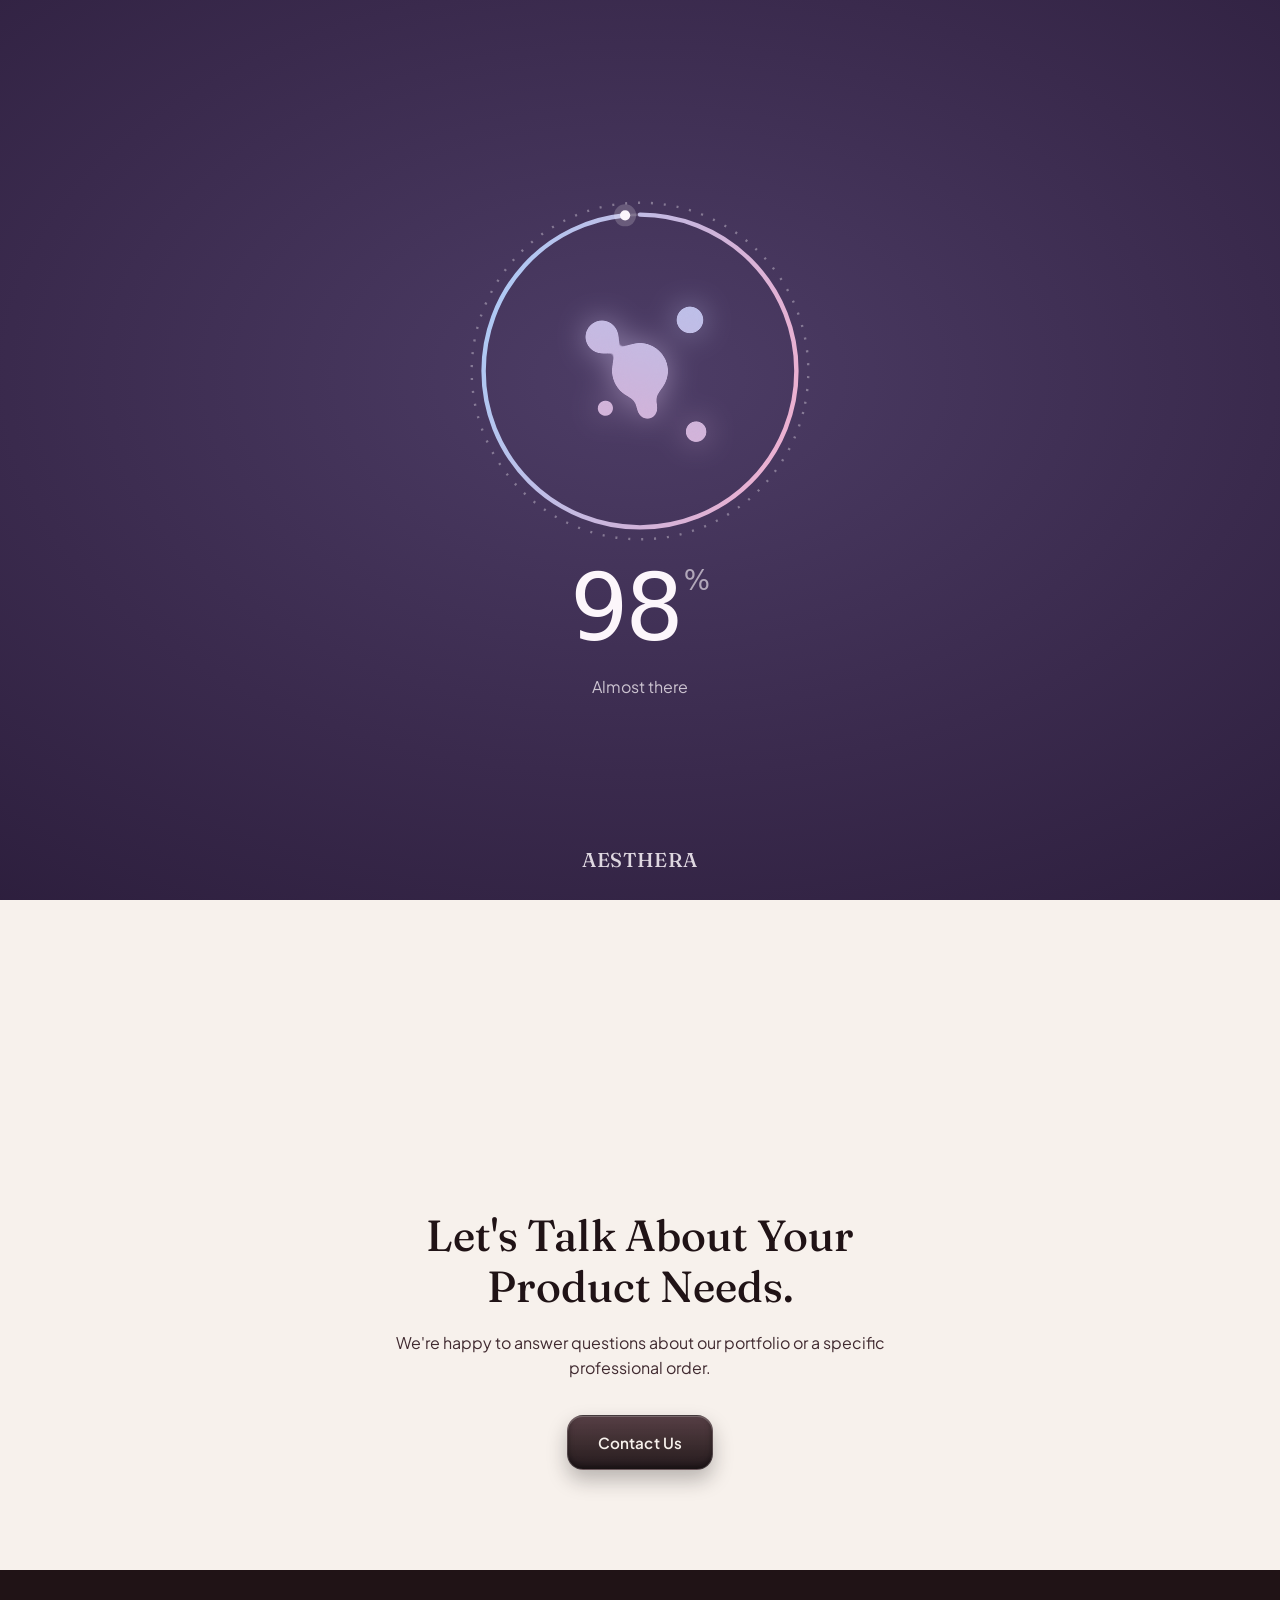
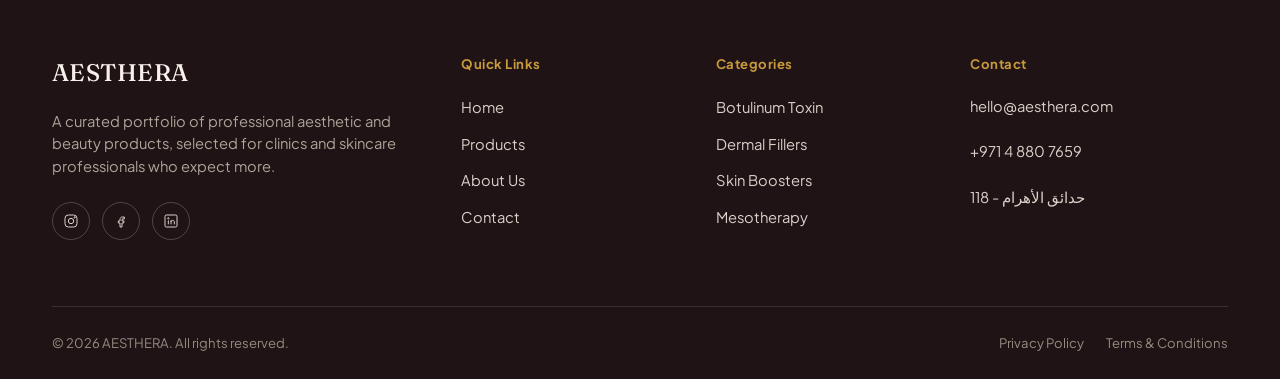
==== commit 92f112b2: "Add files via upload" ====
--- a/about.html
+++ b/about.html
@@ -3,8 +3,10 @@
 <head>
 <meta charset="UTF-8">
 <meta name="viewport" content="width=device-width, initial-scale=1.0">
-<title>About Us — AESTHERA</title>
-<meta name="description" content="Learn about AESTHERA's mission, values and approach to curating professional aesthetic products.">
+<title>About Us — Elio</title>
+<meta name="description" content="Learn about Elio's mission, values and approach to curating professional aesthetic products.">
+<!-- First-visit loader (must stay before the stylesheets) -->
+<script src="js/loader.js"></script>
 <link rel="stylesheet" href="css/style.css">
 <link rel="stylesheet" href="css/responsive.css">
 </head>
@@ -12,7 +14,7 @@
 
 <header class="site-header">
   <div class="container site-header__inner">
-    <a href="index.html" class="brand-mark js-brand-name">AESTHERA</a>
+    <a href="index.html" class="brand-mark js-brand-name">Elio</a>
     <nav class="main-nav" aria-label="Primary">
       <div class="nav-item"><a href="index.html">Home</a></div>
       <div class="nav-item"><a href="products.html">Products</a></div>
@@ -57,12 +59,12 @@
 <section class="section">
   <div class="container split split--reverse">
     <div class="split__media">
-      <img src="https://i.pinimg.com/736x/d4/83/d2/d483d286b10d1344dd2654b3d8a6bd55.jpg" alt="AESTHERA product curation process" loading="lazy" width="900" height="450">
+      <img src="https://i.pinimg.com/736x/d4/83/d2/d483d286b10d1344dd2654b3d8a6bd55.jpg" alt="Elio product curation process" loading="lazy" width="900" height="450">
     </div>
     <div class="split__body">
       <div class="split__eyebrow-line"></div>
       <h2>Our Story</h2>
-      <p>AESTHERA began with a simple observation: aesthetic professionals were choosing between suppliers built for luxury retail or clinical distribution, but rarely both. We built a single portfolio — dermal fillers, injectables, skin boosters, professional skincare, beauty tools and aesthetic equipment — organized around how a clinic actually works.</p>
+      <p>Elio began with a simple observation: aesthetic professionals were choosing between suppliers built for luxury retail or clinical distribution, but rarely both. We built a single portfolio — dermal fillers, injectables, skin boosters, professional skincare, beauty tools and aesthetic equipment — organized around how a clinic actually works.</p>
     </div>
   </div>
 </section>
@@ -80,7 +82,7 @@
   <div class="container">
     <div class="footer-grid">
       <div class="footer-brand">
-        <span class="brand-mark js-brand-name">AESTHERA</span>
+        <span class="brand-mark js-brand-name">Elio</span>
         <p class="js-brand-desc"></p>
         <div class="footer-social">
           <a href="#" class="js-social-instagram" aria-label="Instagram"><svg viewBox="0 0 24 24" fill="none" stroke="currentColor" stroke-width="1.5"><rect x="3" y="3" width="18" height="18" rx="5"/><circle cx="12" cy="12" r="4"/><circle cx="17.5" cy="6.5" r="1"/></svg></a>
@@ -111,7 +113,7 @@
       </div>
     </div>
     <div class="footer-bottom">
-      <span>&copy; <span class="js-year"></span> <span class="js-brand-name">AESTHERA</span>. All rights reserved.</span>
+      <span>&copy; <span class="js-year"></span> <span class="js-brand-name">Elio</span>. All rights reserved.</span>
       <div class="footer-bottom__links">
         <a href="#">Privacy Policy</a>
         <a href="#">Terms &amp; Conditions</a>
@@ -139,6 +141,7 @@
 </div>
 
 <script src="js/config.js"></script>
+<script src="js/prices.js"></script>
 <script src="js/products.js"></script>
 <script src="js/app.js"></script>
 <script src="js/search.js"></script>
--- a/css/style.css
+++ b/css/style.css
@@ -1344,3 +1344,53 @@
   font-size: 0.9rem;
   border: 1px solid var(--taupe-line);
 }
+
+/* ---------------------------------------------------------------------
+   STATS BAND (homepage, under the hero)
+   Self-contained: every class is prefixed .stats-band so it cannot
+   collide with existing components. Reuses the site's design tokens.
+   --------------------------------------------------------------------- */
+.stats-band {
+  background: var(--charcoal);
+  color: var(--ivory);
+}
+.stats-band__grid {
+  max-width: var(--container);
+  margin: 0 auto;
+  display: grid;
+  grid-template-columns: repeat(4, 1fr);
+}
+.stats-band__item {
+  display: flex;
+  flex-direction: column;
+  align-items: center;
+  justify-content: center;
+  gap: 6px;
+  padding: 56px 20px;
+  text-align: center;
+  position: relative;
+}
+/* thin divider between items (not after the last one) */
+.stats-band__item + .stats-band__item::before {
+  content: "";
+  position: absolute;
+  left: 0; top: 30%; bottom: 30%;
+  width: 1px;
+  background: rgba(247,241,236,0.14);
+}
+.stats-band__number {
+  font-family: var(--font-display);
+  font-weight: 560;
+  font-size: clamp(2.4rem, 3.6vw, 3.4rem);
+  line-height: 1;
+  letter-spacing: 0.01em;
+  color: var(--taupe);
+  font-variant-numeric: tabular-nums lining-nums;
+}
+.stats-band__label {
+  font-size: 0.78rem;
+  font-weight: 500;
+  letter-spacing: 0.14em;
+  text-transform: uppercase;
+  color: rgba(247,241,236,0.62);
+}
--- a/css/responsive.css
+++ b/css/responsive.css
@@ -136,3 +136,25 @@
 @media (max-width: 380px) {
   .product-grid { grid-template-columns: 1fr; }
 }
+
+/* ---------------------------------------------------------------------
+   STATS BAND — responsive
+   --------------------------------------------------------------------- */
+@media (max-width: 1080px) {
+  .stats-band__grid { grid-template-columns: repeat(2, 1fr); }
+  .stats-band__item { padding: 44px 16px; }
+  /* reset desktop dividers, then draw: vertical for right column, horizontal for bottom row */
+  .stats-band__item + .stats-band__item::before { display: none; }
+  .stats-band__item:nth-child(even)::before {
+    display: block; left: 0; top: 25%; bottom: 25%; width: 1px;
+  }
+  .stats-band__item:nth-child(n+3)::after {
+    content: ""; position: absolute; top: 0; left: 15%; right: 15%; height: 1px;
+    background: rgba(247,241,236,0.14);
+  }
+}
+@media (max-width: 640px) {
+  .stats-band__item { padding: 34px 10px; }
+  .stats-band__number { font-size: 2.1rem; }
+  .stats-band__label { font-size: 0.68rem; letter-spacing: 0.1em; }
+}
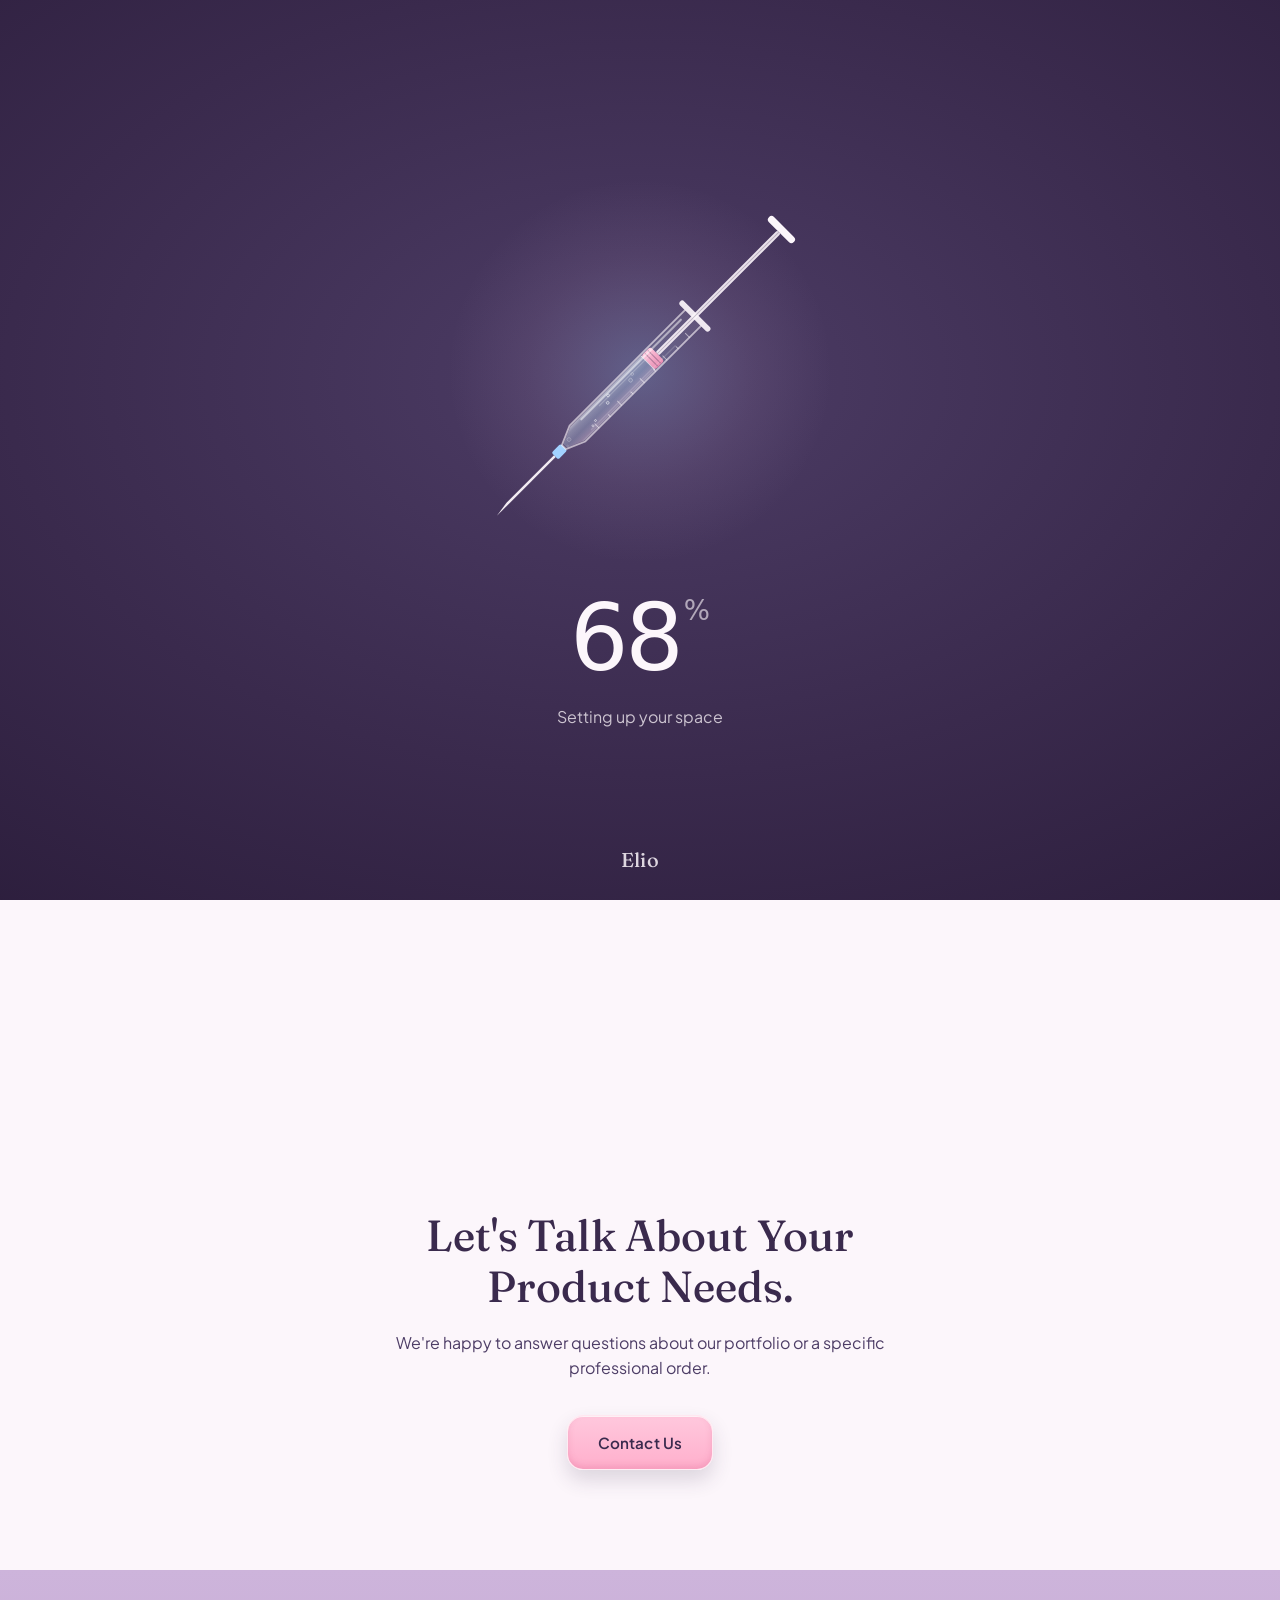
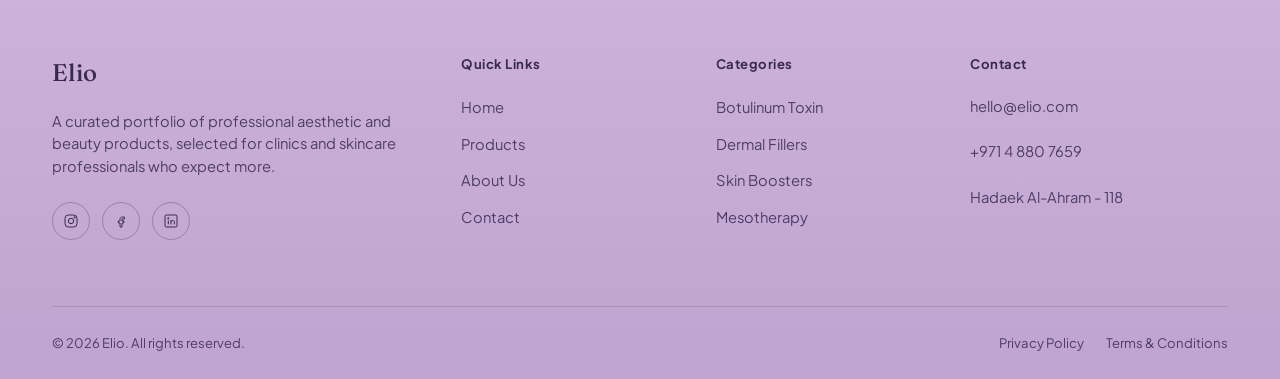
==== commit b68df303: "Add files via upload" ====
--- a/about.html
+++ b/about.html
@@ -115,8 +115,8 @@
     <div class="footer-bottom">
       <span>&copy; <span class="js-year"></span> <span class="js-brand-name">Elio</span>. All rights reserved.</span>
       <div class="footer-bottom__links">
-        <a href="#">Privacy Policy</a>
-        <a href="#">Terms &amp; Conditions</a>
+        <a href="privacy.html">Privacy Policy</a>
+        <a href="terms.html">Terms &amp; Conditions</a>
       </div>
     </div>
   </div>
--- a/css/style.css
+++ b/css/style.css
@@ -1,5 +1,5 @@
 /* =========================================================================
-   AESTHERA — CORE STYLESHEET
+   Elio— CORE STYLESHEET
    Design tokens + component styles. Breakpoint overrides live in
    responsive.css so this file stays the single source of visual truth.
    ========================================================================= */
@@ -11,15 +11,23 @@
    --------------------------------------------------------------------- */
 :root {
   /* Palette */
-  --ivory: #F7F1EC;
+  /* Pastel Dreamland Adventure — the 5 core colours */
+  --lavender:  #CDB4DB;
+  --pink-soft: #FFC8DD;
+  --pink:      #FFAFCC;
+  --sky-soft:  #BDE0FE;
+  --sky:       #A2D2FF;
+
+  /* Semantic roles (same names as before, so the rest of the CSS keeps working) */
+  --ivory: #FCF6FB;         /* page background — a whisper of pink */
   --white: #FFFFFF;
-  --charcoal: #201316;
-  --charcoal-soft: #402A30;
-  --taupe: #C99A3D;         /* warm gold — secondary accent */
-  --taupe-line: #EAD9CD;
-  --accent: #7C1F3D;        /* burgundy — the primary accent */
-  --accent-dark: #591730;
-  --accent-tint: #F5E5EA;
+  --charcoal: #3A2A4D;      /* deep plum — main text (readable on every pastel) */
+  --charcoal-soft: #4D3D66; /* secondary text */
+  --taupe: #A2D2FF;         /* secondary accent — sky blue */
+  --taupe-line: #E4D3EE;    /* hairlines / borders */
+  --accent: #FFAFCC;        /* primary accent — pink (fills, lines, badges) */
+  --accent-dark: #9C2A5E;   /* deep pink — for accent TEXT / hover text (contrast) */
+  --accent-tint: #FFE4EE;   /* soft pink wash */
 
   /* Type */
   --font-display: 'Fraunces', 'Georgia', serif;
@@ -37,7 +45,7 @@
   --radius-card: 20px;
   --glass-blur: 14px;
   --carve-light: rgba(255,255,255,0.55);
-  --carve-shadow: rgba(27,25,24,0.35);
+  --carve-shadow: rgba(58,42,77,0.35);
 
   /* Motion */
   --ease: cubic-bezier(.4, 0, .2, 1);
@@ -66,7 +74,7 @@
 input, select, textarea, button { font-size: 1rem; }
 
 :focus-visible {
-  outline: 2px solid var(--accent);
+  outline: 2px solid var(--accent-dark);
   outline-offset: 2px;
 }
 
@@ -84,7 +92,7 @@
   padding: 112px 0;
 }
 .section--tight { padding: 72px 0; }
-.section--charcoal { background: var(--charcoal); color: var(--ivory); }
+.section--charcoal { background: linear-gradient(135deg, var(--lavender) 0%, var(--sky-soft) 100%); color: var(--charcoal); }
 .section--taupe { background: var(--accent-tint); }
 
 .section__head {
@@ -97,7 +105,7 @@
   background: var(--accent);
   margin-bottom: 20px;
 }
-.section--charcoal .section__eyebrow-line { background: var(--taupe); }
+.section--charcoal .section__eyebrow-line { background: var(--charcoal); }
 .section__head h2 {
   font-family: var(--font-display);
   font-weight: 480;
@@ -111,7 +119,7 @@
   color: var(--charcoal-soft);
   max-width: 52ch;
 }
-.section--charcoal .section__head p { color: #D8D2C8; }
+.section--charcoal .section__head p { color: var(--charcoal-soft); }
 
 .section__head-row {
   display: flex;
@@ -141,20 +149,20 @@
   white-space: nowrap;
 }
 .btn--primary {
-  background: linear-gradient(180deg, rgba(72,48,54,0.92), rgba(28,17,20,0.96));
-  color: var(--ivory);
-  border-color: rgba(255,255,255,0.14);
-  box-shadow:
-    inset 0 1px 0 rgba(255,255,255,0.22),
-    inset 0 -3px 6px rgba(0,0,0,0.4),
-    0 10px 20px rgba(27,25,24,0.28);
+  background: linear-gradient(180deg, var(--pink-soft), var(--pink));
+  color: var(--charcoal);
+  border-color: rgba(255,255,255,0.7);
+  box-shadow:
+    inset 0 1px 0 rgba(255,255,255,0.75),
+    inset 0 -3px 6px rgba(214,90,140,0.25),
+    0 10px 20px rgba(58,42,77,0.16);
 }
 .btn--primary:hover {
-  background: linear-gradient(180deg, rgba(110,32,60,0.92), var(--accent-dark));
-  box-shadow:
-    inset 0 1px 0 rgba(255,255,255,0.28),
-    inset 0 -3px 8px rgba(0,0,0,0.45),
-    0 12px 24px rgba(27,25,24,0.32);
+  background: linear-gradient(180deg, var(--sky-soft), var(--sky));
+  box-shadow:
+    inset 0 1px 0 rgba(255,255,255,0.8),
+    inset 0 -3px 8px rgba(70,120,190,0.28),
+    0 12px 24px rgba(58,42,77,0.18);
 }
 .btn--outline {
   background: rgba(255,255,255,0.35);
@@ -162,34 +170,34 @@
   border-color: rgba(255,255,255,0.55);
   box-shadow:
     inset 0 1px 0 rgba(255,255,255,0.7),
-    inset 0 -2px 6px rgba(124,31,61,0.08),
-    0 8px 16px rgba(27,25,24,0.1);
+    inset 0 -2px 6px rgba(214,90,140,0.08),
+    0 8px 16px rgba(58,42,77,0.1);
 }
 .btn--outline:hover {
-  background: rgba(32,19,22,0.9);
-  color: var(--ivory);
-  box-shadow:
-    inset 0 1px 0 rgba(255,255,255,0.16),
-    inset 0 -3px 7px rgba(0,0,0,0.4),
-    0 10px 20px rgba(27,25,24,0.24);
+  background: var(--lavender);
+  color: var(--charcoal);
+  box-shadow:
+    inset 0 1px 0 rgba(255,255,255,0.55),
+    inset 0 -3px 7px rgba(120,80,150,0.22),
+    0 10px 20px rgba(58,42,77,0.16);
 }
 .section--charcoal .btn--outline {
-  color: var(--ivory);
-  border-color: rgba(201,154,61,0.4);
-  background: rgba(255,255,255,0.08);
-  box-shadow:
-    inset 0 1px 0 rgba(255,255,255,0.14),
-    inset 0 -2px 6px rgba(0,0,0,0.3),
-    0 8px 16px rgba(0,0,0,0.25);
-}
-.section--charcoal .btn--outline:hover { background: var(--ivory); color: var(--charcoal); box-shadow: inset 0 1px 0 rgba(255,255,255,0.6), 0 8px 16px rgba(0,0,0,0.2); }
+  color: var(--charcoal);
+  border-color: rgba(58,42,77,0.3);
+  background: rgba(255,255,255,0.4);
+  box-shadow:
+    inset 0 1px 0 rgba(255,255,255,0.7),
+    inset 0 -2px 6px rgba(120,80,150,0.12),
+    0 8px 16px rgba(58,42,77,0.12);
+}
+.section--charcoal .btn--outline:hover { background: var(--white); color: var(--charcoal); box-shadow: inset 0 1px 0 rgba(255,255,255,0.8), 0 8px 16px rgba(58,42,77,0.16); }
 .btn--small { padding: 8px 14px; font-size: 0.8rem; width: 100%; border-radius: 12px; }
 .btn--block { width: 100%; }
 .btn:active {
   transform: translateY(1px);
   box-shadow:
-    inset 0 2px 6px rgba(0,0,0,0.4),
-    inset 0 -1px 0 rgba(255,255,255,0.08);
+    inset 0 2px 6px rgba(58,42,77,0.25),
+    inset 0 -1px 0 rgba(255,255,255,0.3);
 }
 
 /* ---------------------------------------------------------------------
@@ -199,14 +207,14 @@
   position: sticky;
   top: 0;
   z-index: 500;
-  background: rgba(246, 242, 236, 0.92);
+  background: rgba(252, 246, 251, 0.92);
   backdrop-filter: blur(10px);
   border-bottom: 1px solid transparent;
   transition: border-color .25s var(--ease), box-shadow .25s var(--ease);
 }
 .site-header.is-scrolled {
   border-bottom-color: var(--taupe-line);
-  box-shadow: 0 8px 24px rgba(27, 25, 24, 0.04);
+  box-shadow: 0 8px 24px rgba(58,42,77, 0.04);
 }
 .site-header__inner {
   height: var(--header-h);
@@ -237,7 +245,7 @@
   color: var(--charcoal-soft);
   transition: color .2s var(--ease);
 }
-.nav-item > a:hover { color: var(--accent); }
+.nav-item > a:hover { color: var(--accent-dark); }
 
 .nav-actions {
   display: flex;
@@ -259,17 +267,17 @@
   color: var(--charcoal);
   box-shadow:
     inset 0 1px 0 rgba(255,255,255,0.7),
-    inset 0 -2px 5px rgba(124,31,61,0.08),
-    0 6px 14px rgba(27,25,24,0.1);
+    inset 0 -2px 5px rgba(214,90,140,0.08),
+    0 6px 14px rgba(58,42,77,0.1);
   transition: background .2s var(--ease), box-shadow .2s var(--ease), transform .15s var(--ease);
 }
 .icon-btn:hover {
-  background: rgba(32,19,22,0.92);
-  color: var(--ivory);
-  box-shadow:
-    inset 0 1px 0 rgba(255,255,255,0.16),
-    inset 0 -3px 7px rgba(0,0,0,0.35),
-    0 8px 18px rgba(27,25,24,0.22);
+  background: var(--pink);
+  color: var(--charcoal);
+  box-shadow:
+    inset 0 1px 0 rgba(255,255,255,0.6),
+    inset 0 -3px 7px rgba(214,90,140,0.25),
+    0 8px 18px rgba(58,42,77,0.16);
 }
 .icon-btn:active { transform: translateY(1px); }
 .icon-btn svg { width: 20px; height: 20px; }
@@ -282,7 +290,7 @@
   padding: 0 3px;
   border-radius: 50%;
   background: var(--accent);
-  color: var(--ivory);
+  color: var(--charcoal);
   font-size: 0.62rem;
   font-weight: 700;
   display: none;
@@ -324,8 +332,8 @@
   border-radius: var(--radius-card);
   box-shadow:
     inset 0 1px 0 rgba(255,255,255,0.8),
-    inset 0 -6px 14px rgba(124,31,61,0.05),
-    0 24px 48px rgba(27,25,24,0.14);
+    inset 0 -6px 14px rgba(214,90,140,0.05),
+    0 24px 48px rgba(58,42,77,0.14);
   padding: 28px;
   display: grid;
   grid-template-columns: repeat(2, 1fr);
@@ -406,7 +414,7 @@
 .hero__scrim {
   position: absolute;
   inset: 0;
-  background: linear-gradient(180deg, rgba(27,25,24,0.20) 0%, rgba(27,25,24,0.15) 40%, rgba(27,25,24,0.86) 100%);
+  background: linear-gradient(180deg, rgba(58,42,77,0.20) 0%, rgba(58,42,77,0.15) 40%, rgba(58,42,77,0.86) 100%);
 }
 .hero__content {
   position: relative;
@@ -431,7 +439,7 @@
   margin-top: 26px;
   font-size: 1.12rem;
   max-width: 46ch;
-  color: #E7E2D8;
+  color: #F6EDFA;
 }
 .hero__actions {
   margin-top: 40px;
@@ -439,7 +447,7 @@
   gap: 16px;
   flex-wrap: wrap;
 }
-.hero__actions .btn--outline { border-color: rgba(246,242,236,0.5); color: var(--ivory); }
+.hero__actions .btn--outline { border-color: rgba(252,246,251,0.55); color: var(--ivory); }
 .hero__actions .btn--outline:hover { background: var(--ivory); color: var(--charcoal); }
 
 /* ---------------------------------------------------------------------
@@ -477,15 +485,15 @@
   flex-direction: column;
   box-shadow:
     inset 0 1px 0 rgba(255,255,255,0.7),
-    inset 0 -8px 18px rgba(124,31,61,0.05),
-    0 16px 32px rgba(27,25,24,0.08);
+    inset 0 -8px 18px rgba(214,90,140,0.05),
+    0 16px 32px rgba(58,42,77,0.08);
   transition: box-shadow .25s var(--ease), transform .25s var(--ease);
 }
 .product-card:hover {
   box-shadow:
     inset 0 1px 0 rgba(255,255,255,0.8),
-    inset 0 -10px 22px rgba(124,31,61,0.07),
-    0 24px 44px rgba(27,25,24,0.14);
+    inset 0 -10px 22px rgba(214,90,140,0.07),
+    0 24px 44px rgba(58,42,77,0.14);
   transform: translateY(-3px);
 }
 .product-card.is-revealing { animation: cardReveal .5s var(--ease); }
@@ -514,8 +522,8 @@
   font-weight: 700;
   letter-spacing: 0.03em;
   border-radius: 2px;
-  background: var(--charcoal);
-  color: var(--ivory);
+  background: var(--lavender);
+  color: var(--charcoal);
 }
 .product-badge--featured { background: var(--accent); }
 .cart-btn {
@@ -531,8 +539,8 @@
   -webkit-backdrop-filter: blur(var(--glass-blur));
   box-shadow:
     inset 0 1px 0 rgba(255,255,255,0.75),
-    inset 0 -2px 4px rgba(124,31,61,0.1),
-    0 6px 12px rgba(27,25,24,0.15);
+    inset 0 -2px 4px rgba(214,90,140,0.1),
+    0 6px 12px rgba(58,42,77,0.15);
   display: flex;
   align-items: center;
   justify-content: center;
@@ -541,8 +549,8 @@
 }
 .cart-btn svg { fill: none; stroke: currentColor; stroke-width: 1.6; }
 .cart-btn:hover { transform: scale(1.06); }
-.cart-btn.is-active { color: var(--accent); }
-.cart-btn.is-active svg { fill: rgba(124,31,61,0.12); }
+.cart-btn.is-active { color: var(--accent-dark); }
+.cart-btn.is-active svg { fill: rgba(255,175,204,0.65); }
 
 .product-card__body {
   padding: 14px 14px 16px;
@@ -572,9 +580,9 @@
   background: rgba(255,255,255,0.4);
   backdrop-filter: blur(var(--glass-blur));
   -webkit-backdrop-filter: blur(var(--glass-blur));
-  border: 1px dashed rgba(201,154,61,0.5);
+  border: 1px dashed rgba(162,210,255,0.95);
   border-radius: var(--radius-card);
-  box-shadow: inset 0 2px 8px rgba(27,25,24,0.06);
+  box-shadow: inset 0 2px 8px rgba(58,42,77,0.06);
 }
 .empty-state__title {
   font-family: var(--font-display);
@@ -592,18 +600,18 @@
   display: grid;
   grid-template-columns: repeat(4, 1fr);
   gap: 1px;
-  background: rgba(246,242,236,0.14);
-  border-top: 1px solid rgba(246,242,236,0.14);
-  border-bottom: 1px solid rgba(246,242,236,0.14);
+  background: rgba(58,42,77,0.16);
+  border-top: 1px solid rgba(58,42,77,0.16);
+  border-bottom: 1px solid rgba(58,42,77,0.16);
 }
 .value-item {
-  background: var(--charcoal);
+  background: var(--ivory);
   padding: 40px 32px;
 }
 .value-item__icon {
   width: 40px; height: 40px;
   margin-bottom: 22px;
-  color: var(--taupe);
+  color: var(--accent-dark);
 }
 .value-item h3 {
   font-family: var(--font-display);
@@ -613,7 +621,7 @@
 }
 .value-item p {
   font-size: 0.92rem;
-  color: #C9C2B6;
+  color: var(--charcoal-soft);
 }
 
 /* ---------------------------------------------------------------------
@@ -674,8 +682,8 @@
    FOOTER
    --------------------------------------------------------------------- */
 .site-footer {
-  background: var(--charcoal);
-  color: #D8D2C8;
+  background: linear-gradient(180deg, var(--lavender) 0%, #BFA3D0 100%);
+  color: var(--charcoal);
   padding: 84px 0 0;
 }
 .footer-grid {
@@ -683,14 +691,14 @@
   grid-template-columns: 1.4fr 0.8fr 0.8fr 1fr;
   gap: 48px;
   padding-bottom: 64px;
-  border-bottom: 1px solid rgba(246,242,236,0.12);
-}
-.footer-brand .brand-mark { color: var(--ivory); }
+  border-bottom: 1px solid rgba(58,42,77,0.16);
+}
+.footer-brand .brand-mark { color: var(--charcoal); }
 .footer-brand p {
   margin-top: 18px;
   max-width: 34ch;
   font-size: 0.92rem;
-  color: #ADA598;
+  color: var(--charcoal-soft);
 }
 .footer-social {
   display: flex;
@@ -699,7 +707,7 @@
 }
 .footer-social a {
   width: 38px; height: 38px;
-  border: 1px solid rgba(246,242,236,0.22);
+  border: 1px solid rgba(58,42,77,0.3);
   border-radius: 50%;
   display: flex; align-items: center; justify-content: center;
   transition: background .2s var(--ease), border-color .2s var(--ease);
@@ -710,13 +718,13 @@
 .footer-col h4 {
   font-size: 0.82rem;
   letter-spacing: 0.04em;
-  color: var(--taupe);
+  color: var(--charcoal);
   margin-bottom: 20px;
 }
 .footer-col ul li { margin-bottom: 12px; }
-.footer-col a { font-size: 0.92rem; color: #D8D2C8; transition: color .2s var(--ease); }
-.footer-col a:hover { color: var(--ivory); }
-.footer-col address { font-style: normal; font-size: 0.92rem; color: #D8D2C8; }
+.footer-col a { font-size: 0.92rem; color: var(--charcoal-soft); transition: color .2s var(--ease); }
+.footer-col a:hover { color: var(--charcoal); text-decoration: underline; text-underline-offset: 3px; }
+.footer-col address { font-style: normal; font-size: 0.92rem; color: var(--charcoal-soft); }
 
 .footer-bottom {
   display: flex;
@@ -724,7 +732,7 @@
   align-items: center;
   padding: 26px 0;
   font-size: 0.82rem;
-  color: #938C7F;
+  color: var(--charcoal-soft);
   flex-wrap: wrap;
   gap: 12px;
 }
@@ -740,15 +748,15 @@
   width: 50px;
   height: 50px;
   border-radius: 50%;
-  background: linear-gradient(180deg, rgba(72,48,54,0.92), rgba(28,17,20,0.96));
+  background: linear-gradient(180deg, var(--pink-soft), var(--pink));
   backdrop-filter: blur(var(--glass-blur));
   -webkit-backdrop-filter: blur(var(--glass-blur));
-  color: var(--ivory);
-  border: 1px solid rgba(255,255,255,0.14);
-  box-shadow:
-    inset 0 1px 0 rgba(255,255,255,0.22),
-    inset 0 -3px 6px rgba(0,0,0,0.4),
-    0 10px 20px rgba(27,25,24,0.28);
+  color: var(--charcoal);
+  border: 1px solid rgba(255,255,255,0.7);
+  box-shadow:
+    inset 0 1px 0 rgba(255,255,255,0.75),
+    inset 0 -3px 6px rgba(214,90,140,0.25),
+    0 10px 20px rgba(58,42,77,0.2);
   display: flex;
   align-items: center;
   justify-content: center;
@@ -777,7 +785,7 @@
   margin-bottom: 18px;
 }
 .breadcrumbs a { color: var(--charcoal-soft); }
-.breadcrumbs a:hover { color: var(--accent); }
+.breadcrumbs a:hover { color: var(--accent-dark); }
 .page-header h1 {
   font-family: var(--font-display);
   font-weight: 480;
@@ -883,8 +891,8 @@
   font-size: 0.94rem;
   color: var(--charcoal-soft);
 }
-.filter-pill:hover { color: var(--accent); }
-.filter-pill.is-active { color: var(--accent); font-weight: 700; }
+.filter-pill:hover { color: var(--accent-dark); }
+.filter-pill.is-active { color: var(--accent-dark); font-weight: 700; }
 .filter-check {
   display: flex;
   align-items: center;
@@ -949,7 +957,7 @@
 .modal__backdrop {
   position: absolute;
   inset: 0;
-  background: rgba(27,25,24,0.55);
+  background: rgba(58,42,77,0.55);
   backdrop-filter: blur(2px);
 }
 .modal__panel {
@@ -965,8 +973,8 @@
   padding: 40px;
   box-shadow:
     inset 0 1px 0 rgba(255,255,255,0.8),
-    inset 0 -10px 24px rgba(124,31,61,0.05),
-    0 30px 60px rgba(27,25,24,0.22);
+    inset 0 -10px 24px rgba(214,90,140,0.05),
+    0 30px 60px rgba(58,42,77,0.22);
   animation: modalIn .25s var(--ease);
 }
 @keyframes modalIn {
@@ -984,8 +992,8 @@
   -webkit-backdrop-filter: blur(var(--glass-blur));
   box-shadow:
     inset 0 1px 0 rgba(255,255,255,0.75),
-    inset 0 -2px 5px rgba(124,31,61,0.08),
-    0 6px 14px rgba(27,25,24,0.14);
+    inset 0 -2px 5px rgba(214,90,140,0.08),
+    0 6px 14px rgba(58,42,77,0.14);
   font-size: 1.4rem;
   line-height: 1;
   display: flex; align-items: center; justify-content: center;
@@ -1068,12 +1076,12 @@
   inset: 0;
   z-index: 950;
   display: none;
-  background: rgba(27,25,24,0.5);
+  background: rgba(58,42,77,0.5);
   backdrop-filter: blur(2px);
 }
 .search-overlay.is-open { display: block; }
 .search-overlay__panel {
-  background: rgba(247,241,236,0.82);
+  background: rgba(252,246,251,0.82);
   backdrop-filter: blur(var(--glass-blur));
   -webkit-backdrop-filter: blur(var(--glass-blur));
   border-bottom: 1px solid rgba(255,255,255,0.5);
@@ -1083,8 +1091,8 @@
   margin: 0 auto;
   box-shadow:
     inset 0 1px 0 rgba(255,255,255,0.6),
-    inset 0 -14px 28px rgba(124,31,61,0.04),
-    0 30px 60px rgba(27,25,24,0.18);
+    inset 0 -14px 28px rgba(214,90,140,0.04),
+    0 30px 60px rgba(58,42,77,0.18);
   animation: modalIn .2s var(--ease);
 }
 .search-overlay__top {
@@ -1102,9 +1110,9 @@
   backdrop-filter: blur(var(--glass-blur));
   -webkit-backdrop-filter: blur(var(--glass-blur));
   box-shadow:
-    inset 0 2px 6px rgba(27,25,24,0.1),
+    inset 0 2px 6px rgba(58,42,77,0.1),
     inset 0 -1px 0 rgba(255,255,255,0.6),
-    0 8px 18px rgba(27,25,24,0.08);
+    0 8px 18px rgba(58,42,77,0.08);
   font-family: var(--font-display);
   font-size: 1.5rem;
   color: var(--charcoal);
@@ -1113,9 +1121,9 @@
 .search-overlay__form input:focus {
   background: rgba(255,255,255,0.7);
   box-shadow:
-    inset 0 2px 8px rgba(27,25,24,0.14),
+    inset 0 2px 8px rgba(58,42,77,0.14),
     inset 0 -1px 0 rgba(255,255,255,0.7),
-    0 10px 22px rgba(27,25,24,0.12);
+    0 10px 22px rgba(58,42,77,0.12);
 }
 .search-overlay__form input::placeholder { color: var(--charcoal-soft); }
 .search-overlay__clear {
@@ -1131,8 +1139,8 @@
   -webkit-backdrop-filter: blur(var(--glass-blur));
   box-shadow:
     inset 0 1px 0 rgba(255,255,255,0.75),
-    inset 0 -2px 5px rgba(124,31,61,0.08),
-    0 6px 14px rgba(27,25,24,0.12);
+    inset 0 -2px 5px rgba(214,90,140,0.08),
+    0 6px 14px rgba(58,42,77,0.12);
   font-size: 1.3rem;
 }
 .search-overlay__count { margin-top: 18px; font-size: 0.88rem; color: var(--charcoal-soft); }
@@ -1154,8 +1162,8 @@
   border-radius: 14px;
   box-shadow:
     inset 0 1px 0 rgba(255,255,255,0.75),
-    inset 0 -3px 8px rgba(124,31,61,0.06),
-    0 8px 16px rgba(27,25,24,0.08);
+    inset 0 -3px 8px rgba(214,90,140,0.06),
+    0 8px 16px rgba(58,42,77,0.08);
   text-align: left;
 }
 .search-result img { width: 52px; height: 52px; object-fit: cover; border-radius: var(--radius-s); filter: grayscale(12%) sepia(3%); }
@@ -1166,7 +1174,7 @@
   grid-column: 1 / -1;
   justify-content: center;
   font-weight: 700;
-  color: var(--accent);
+  color: var(--accent-dark);
 }
 
 /* ---------------------------------------------------------------------
@@ -1250,7 +1258,7 @@
   font-size: 1.05rem;
   line-height: 1.3;
 }
-.cart-item__title a:hover { color: var(--accent); }
+.cart-item__title a:hover { color: var(--accent-dark); }
 .cart-item__remove {
   display: inline-flex;
   align-items: center;
@@ -1264,7 +1272,7 @@
   color: var(--charcoal-soft);
   align-self: flex-start;
 }
-.cart-item__remove:hover { color: var(--accent); }
+.cart-item__remove:hover { color: var(--accent-dark); }
 
 .cart-summary {
   position: sticky;
@@ -1277,8 +1285,8 @@
   padding: 26px;
   box-shadow:
     inset 0 1px 0 rgba(255,255,255,0.75),
-    inset 0 -8px 18px rgba(124,31,61,0.05),
-    0 16px 32px rgba(27,25,24,0.1);
+    inset 0 -8px 18px rgba(214,90,140,0.05),
+    0 16px 32px rgba(58,42,77,0.1);
 }
 .cart-summary h3 {
   font-family: var(--font-display);
@@ -1315,7 +1323,7 @@
   width: 36px; height: 36px;
   border-radius: 50%;
   background: var(--accent-tint);
-  color: var(--accent);
+  color: var(--accent-dark);
   display: flex; align-items: center; justify-content: center;
   flex-shrink: 0;
 }
@@ -1329,7 +1337,7 @@
   display: flex; align-items: center; justify-content: center;
   transition: background .2s var(--ease), border-color .2s var(--ease), color .2s var(--ease);
 }
-.contact-social a:hover { background: var(--charcoal); border-color: var(--charcoal); color: var(--ivory); }
+.contact-social a:hover { background: var(--accent); border-color: var(--accent); color: var(--charcoal); }
 .contact-social svg { width: 16px; height: 16px; }
 
 .map-placeholder {
@@ -1351,8 +1359,8 @@
    collide with existing components. Reuses the site's design tokens.
    --------------------------------------------------------------------- */
 .stats-band {
-  background: var(--charcoal);
-  color: var(--ivory);
+  background: linear-gradient(120deg, var(--lavender) 0%, var(--pink-soft) 50%, var(--sky-soft) 100%);
+  color: var(--charcoal);
 }
 .stats-band__grid {
   max-width: var(--container);
@@ -1376,7 +1384,7 @@
   position: absolute;
   left: 0; top: 30%; bottom: 30%;
   width: 1px;
-  background: rgba(247,241,236,0.14);
+  background: rgba(58,42,77,0.2);
 }
 .stats-band__number {
   font-family: var(--font-display);
@@ -1384,7 +1392,7 @@
   font-size: clamp(2.4rem, 3.6vw, 3.4rem);
   line-height: 1;
   letter-spacing: 0.01em;
-  color: var(--taupe);
+  color: var(--accent-dark);
   font-variant-numeric: tabular-nums lining-nums;
 }
 .stats-band__label {
@@ -1392,5 +1400,176 @@
   font-weight: 500;
   letter-spacing: 0.14em;
   text-transform: uppercase;
-  color: rgba(247,241,236,0.62);
-}+  color: rgba(58,42,77,0.85);
+}
+/* ---------------------------------------------------------------------
+   PRICES + CART QUANTITY + CHECKOUT DETAILS  (added — extends the cart
+   page and cards; nothing above this block was changed)
+   --------------------------------------------------------------------- */
+:root { --error: #B3261E; }
+
+/* Price on product cards + modal */
+.product-card__price {
+  font-size: 0.92rem;
+  font-weight: 700;
+  color: var(--accent-dark);
+  letter-spacing: 0.01em;
+}
+.product-card__price--request {
+  font-weight: 500;
+  font-style: italic;
+  color: var(--charcoal-soft);
+}
+.modal-product__price {
+  margin-top: 10px;
+  font-family: var(--font-display);
+  font-size: 1.45rem;
+  font-weight: 560;
+  color: var(--accent-dark);
+}
+.modal-product__price--request {
+  font-size: 1.05rem;
+  font-weight: 480;
+  font-style: italic;
+  color: var(--charcoal-soft);
+}
+
+/* Cart row: unit price, controls, line total */
+.cart-item__unit {
+  font-size: 0.85rem;
+  font-weight: 600;
+  color: var(--charcoal-soft);
+}
+.cart-item__controls {
+  display: flex;
+  align-items: center;
+  flex-wrap: wrap;
+  gap: 8px 18px;
+  margin-top: 8px;
+}
+.cart-item__controls .cart-item__remove { margin-top: 0; min-height: 44px; }
+.cart-item__total {
+  align-self: center;
+  flex-shrink: 0;
+  min-width: 90px;
+  text-align: right;
+  font-size: 1rem;
+  font-weight: 700;
+  color: var(--charcoal);
+  white-space: nowrap;
+}
+
+/* Quantity stepper */
+.qty {
+  display: inline-flex;
+  align-items: center;
+  background: rgba(255,255,255,0.6);
+  border: 1px solid var(--taupe-line);
+  border-radius: 14px;
+  overflow: hidden;
+}
+.qty__btn {
+  width: 44px;
+  height: 44px;
+  display: inline-flex;
+  align-items: center;
+  justify-content: center;
+  border: none;
+  background: transparent;
+  color: var(--charcoal);
+  font-size: 1.25rem;
+  line-height: 1;
+  transition: background .2s var(--ease), color .2s var(--ease);
+}
+.qty__btn:hover:not(:disabled) { background: var(--accent-tint); color: var(--accent-dark); }
+.qty__btn:disabled { opacity: 0.35; cursor: not-allowed; }
+.qty__input {
+  width: 52px;
+  height: 44px;
+  border: none;
+  border-left: 1px solid var(--taupe-line);
+  border-right: 1px solid var(--taupe-line);
+  background: transparent;
+  color: var(--charcoal);
+  text-align: center;
+  font-weight: 600;
+  -moz-appearance: textfield;
+  appearance: textfield;
+}
+.qty__input::-webkit-outer-spin-button,
+.qty__input::-webkit-inner-spin-button { -webkit-appearance: none; margin: 0; }
+
+/* Cart summary: total + customer details.
+   The panel is now taller (form fields), so it only stays pinned while
+   scrolling on screens tall enough to show all of it. */
+.cart-summary { position: static; }
+@media (min-width: 1081px) and (min-height: 960px) {
+  .cart-summary { position: sticky; }
+}
+.cart-total {
+  display: flex;
+  align-items: baseline;
+  justify-content: space-between;
+  gap: 12px;
+  margin-top: 14px;
+  padding: 14px 0;
+  border-top: 1px solid var(--taupe-line);
+  border-bottom: 1px solid var(--taupe-line);
+}
+.cart-total__label { font-size: 0.9rem; font-weight: 600; color: var(--charcoal-soft); }
+.cart-total__value {
+  font-family: var(--font-display);
+  font-size: 1.5rem;
+  font-weight: 560;
+  color: var(--charcoal);
+}
+.cart-total__note {
+  margin-top: 8px;
+  font-size: 0.78rem;
+  color: var(--charcoal-soft);
+}
+.cart-total__note[hidden], .field__error[hidden] { display: none; }
+
+.checkout-form { margin: 20px 0 22px; }
+.checkout-form__title {
+  margin-bottom: 14px;
+  font-family: var(--font-display);
+  font-weight: 480;
+  font-size: 1.05rem;
+}
+.field { margin-bottom: 14px; }
+.field label {
+  display: block;
+  margin-bottom: 6px;
+  font-size: 0.82rem;
+  font-weight: 600;
+  color: var(--charcoal);
+}
+.field__req { color: var(--error); }
+.field__opt { font-weight: 500; color: var(--charcoal-soft); }
+.field input,
+.field textarea {
+  width: 100%;
+  padding: 12px 14px;
+  min-height: 44px;
+  font-family: inherit;
+  color: var(--charcoal);
+  background: rgba(255,255,255,0.75);
+  border: 1px solid var(--taupe-line);
+  border-radius: 12px;
+  transition: border-color .2s var(--ease), box-shadow .2s var(--ease);
+}
+.field textarea { resize: vertical; }
+.field input:focus,
+.field textarea:focus {
+  outline: none;
+  border-color: var(--accent-dark);
+  box-shadow: 0 0 0 3px rgba(255,175,204,0.5);
+}
+.field [aria-invalid="true"] { border-color: var(--error); }
+.field__error {
+  margin-top: 6px;
+  font-size: 0.8rem;
+  font-weight: 500;
+  color: var(--error);
+}
--- a/css/responsive.css
+++ b/css/responsive.css
@@ -1,5 +1,5 @@
 /* =========================================================================
-   AESTHERA — RESPONSIVE OVERRIDES
+  Elio— RESPONSIVE OVERRIDES
    Large desktop is the default in style.css. This file scales the design
    down intentionally at each breakpoint rather than simply shrinking it.
    ========================================================================= */
@@ -47,7 +47,7 @@
     position: fixed;
     inset: 0;
     z-index: 800;
-    background: rgba(27,25,24,0.5);
+    background: rgba(58,42,77,0.5);
   }
   .filter-panel-overlay.is-open { display: block; }
   #filter-panel.is-open ~ .filter-panel-overlay,
@@ -150,11 +150,24 @@
   }
   .stats-band__item:nth-child(n+3)::after {
     content: ""; position: absolute; top: 0; left: 15%; right: 15%; height: 1px;
-    background: rgba(247,241,236,0.14);
+    background: rgba(58,42,77,0.2);
   }
 }
 @media (max-width: 640px) {
   .stats-band__item { padding: 34px 10px; }
   .stats-band__number { font-size: 2.1rem; }
   .stats-band__label { font-size: 0.68rem; letter-spacing: 0.1em; }
-}+}
+/* ---------------------------------------------------------------------
+   Cart rows on small phones (prices + quantity stepper)
+   --------------------------------------------------------------------- */
+@media (max-width: 560px) {
+  .cart-item { flex-wrap: wrap; }
+  .cart-item__body { flex: 1 1 0; min-width: 0; }
+  .cart-item__total {
+    flex-basis: 100%;
+    min-width: 0;
+    padding-top: 10px;
+    border-top: 1px dashed var(--taupe-line);
+  }
+}
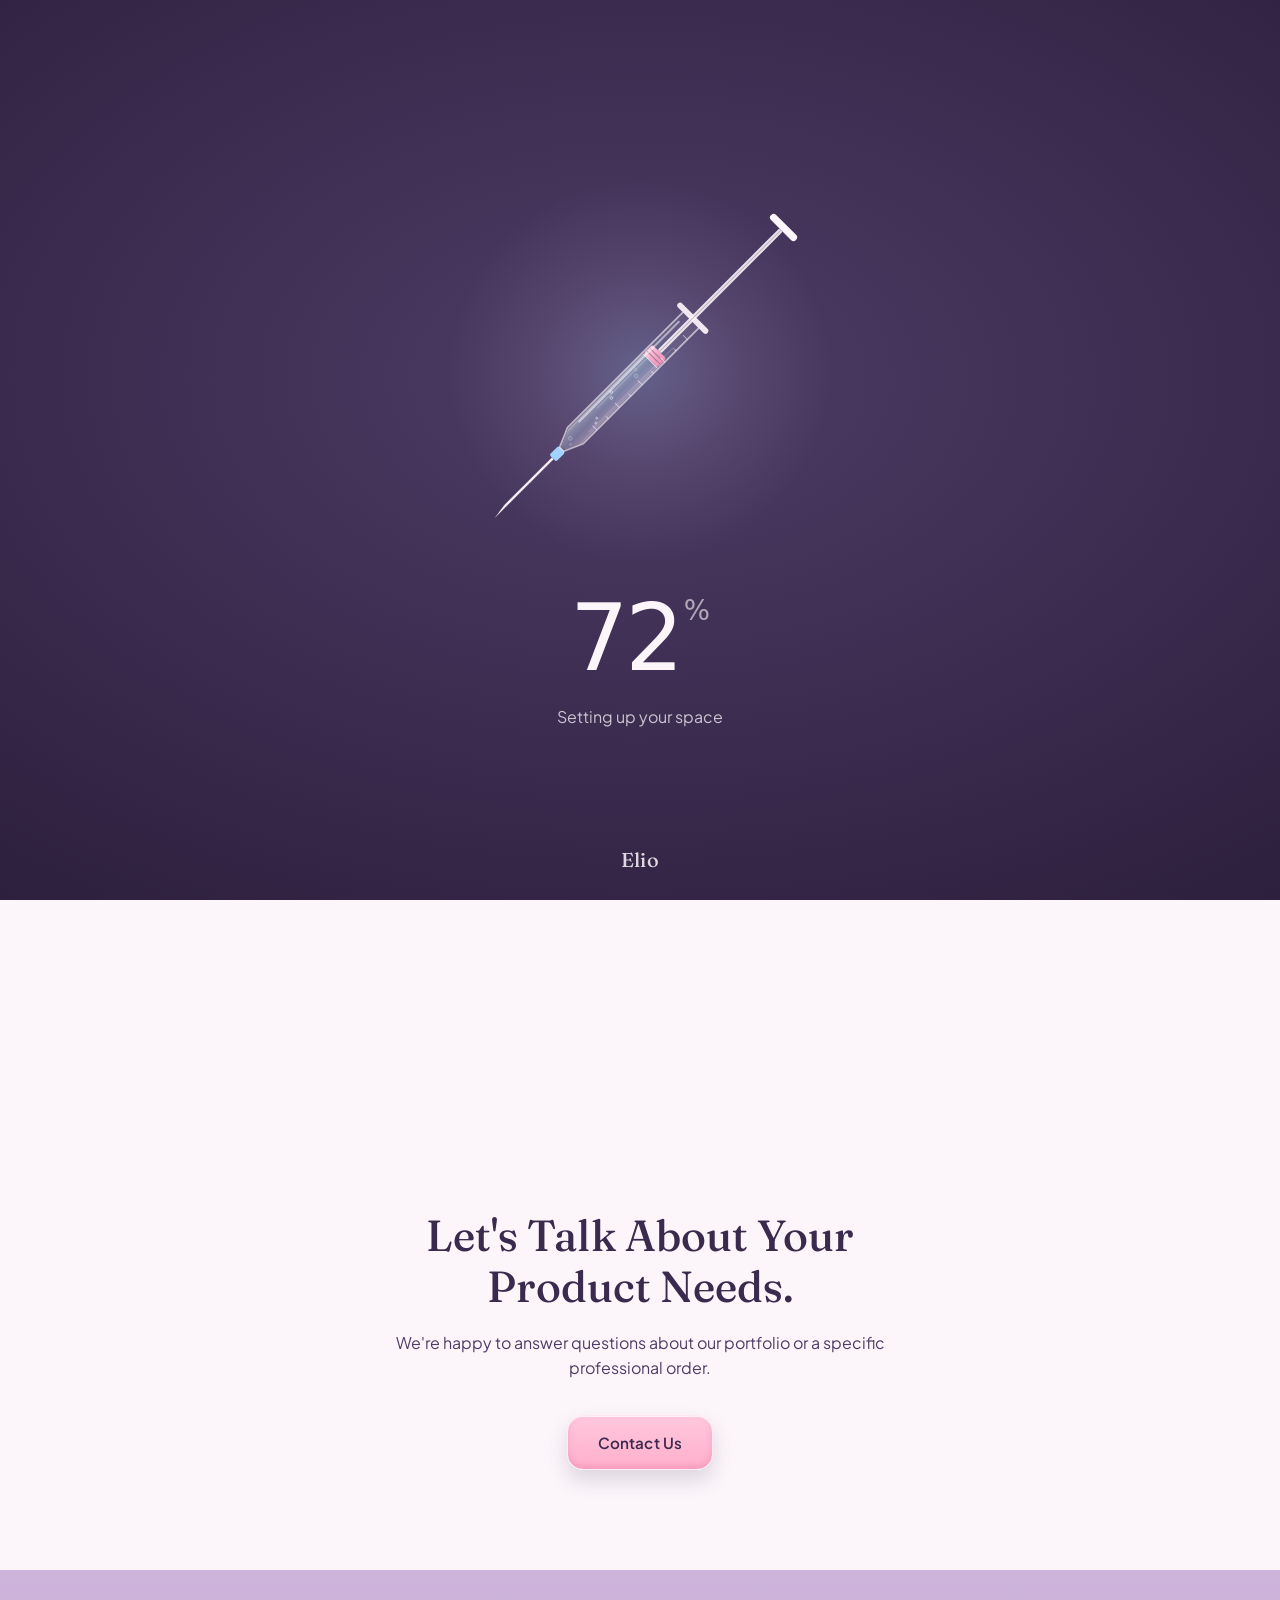
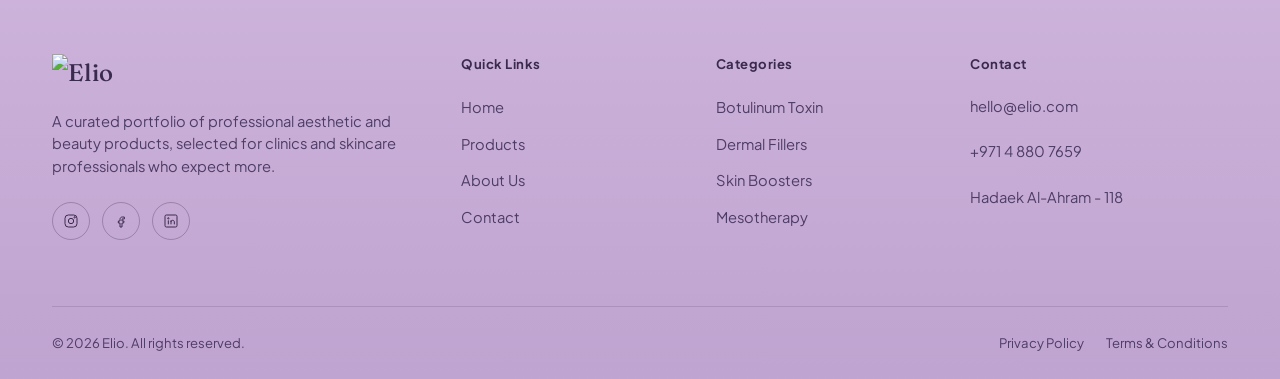
==== commit 64d6cba3: "Add files via upload" ====
--- a/about.html
+++ b/about.html
@@ -5,6 +5,7 @@
 <meta name="viewport" content="width=device-width, initial-scale=1.0">
 <title>About Us — Elio</title>
 <meta name="description" content="Learn about Elio's mission, values and approach to curating professional aesthetic products.">
+<link rel="icon" type="image/png" href="img/logo.png">
 <!-- First-visit loader (must stay before the stylesheets) -->
 <script src="js/loader.js"></script>
 <link rel="stylesheet" href="css/style.css">
@@ -14,7 +15,7 @@
 
 <header class="site-header">
   <div class="container site-header__inner">
-    <a href="index.html" class="brand-mark js-brand-name">Elio</a>
+    <a href="index.html" class="brand-mark brand-mark--logo" aria-label="Elio"><img src="img/logo.png" alt="Elio" class="brand-logo"><span class="brand-mark__text js-brand-name">Elio</span></a>
     <nav class="main-nav" aria-label="Primary">
       <div class="nav-item"><a href="index.html">Home</a></div>
       <div class="nav-item"><a href="products.html">Products</a></div>
@@ -82,7 +83,7 @@
   <div class="container">
     <div class="footer-grid">
       <div class="footer-brand">
-        <span class="brand-mark js-brand-name">Elio</span>
+        <span class="brand-mark brand-mark--logo footer-logo"><img src="img/logo.png" alt="Elio" class="brand-logo brand-logo--footer"></span>
         <p class="js-brand-desc"></p>
         <div class="footer-social">
           <a href="#" class="js-social-instagram" aria-label="Instagram"><svg viewBox="0 0 24 24" fill="none" stroke="currentColor" stroke-width="1.5"><rect x="3" y="3" width="18" height="18" rx="5"/><circle cx="12" cy="12" r="4"/><circle cx="17.5" cy="6.5" r="1"/></svg></a>
--- a/css/style.css
+++ b/css/style.css
@@ -1506,6 +1506,48 @@
 @media (min-width: 1081px) and (min-height: 960px) {
   .cart-summary { position: sticky; }
 }
+/* Free-shipping progress bar */
+.shipping-progress {
+  margin: 4px 0 16px;
+  padding: 14px 16px;
+  background: var(--accent-tint);
+  border-radius: 14px;
+}
+.shipping-progress__msg {
+  font-size: 0.82rem;
+  font-weight: 600;
+  color: var(--charcoal);
+  margin-bottom: 10px;
+}
+.shipping-progress__msg strong { color: var(--accent-dark); }
+.shipping-progress__track {
+  height: 8px;
+  border-radius: 999px;
+  background: rgba(255,255,255,0.7);
+  overflow: hidden;
+}
+.shipping-progress__fill {
+  height: 100%;
+  width: 0%;
+  border-radius: 999px;
+  background: var(--accent-dark);
+  transition: width .4s var(--ease);
+}
+.shipping-progress--complete .shipping-progress__msg strong { color: var(--accent-dark); }
+.shipping-progress--complete .shipping-progress__fill { background: linear-gradient(90deg, var(--accent-dark), var(--accent)); }
+
+/* Subtotal / shipping rows above the grand total */
+.cart-line-row {
+  display: flex;
+  align-items: baseline;
+  justify-content: space-between;
+  gap: 12px;
+  padding: 4px 0;
+  font-size: 0.88rem;
+  color: var(--charcoal-soft);
+}
+.cart-line-row strong { font-weight: 600; color: var(--charcoal); }
+
 .cart-total {
   display: flex;
   align-items: baseline;
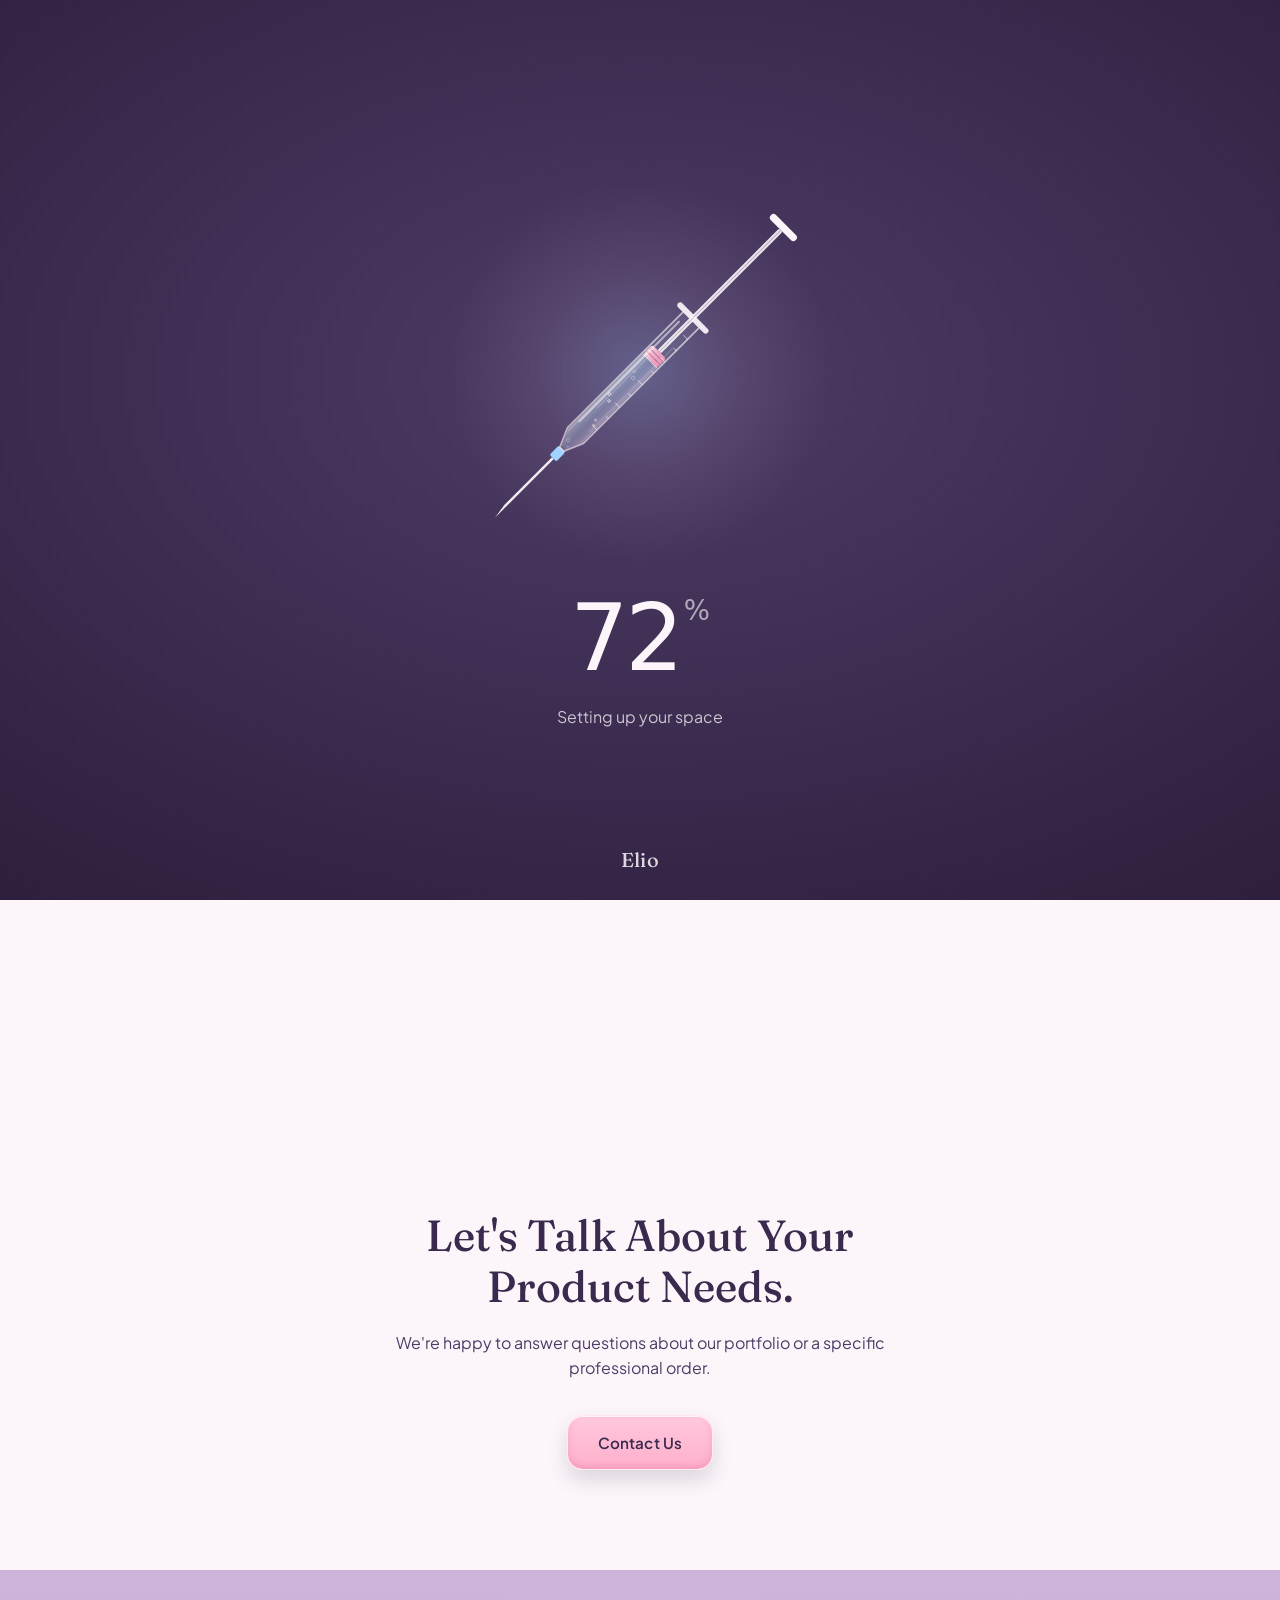
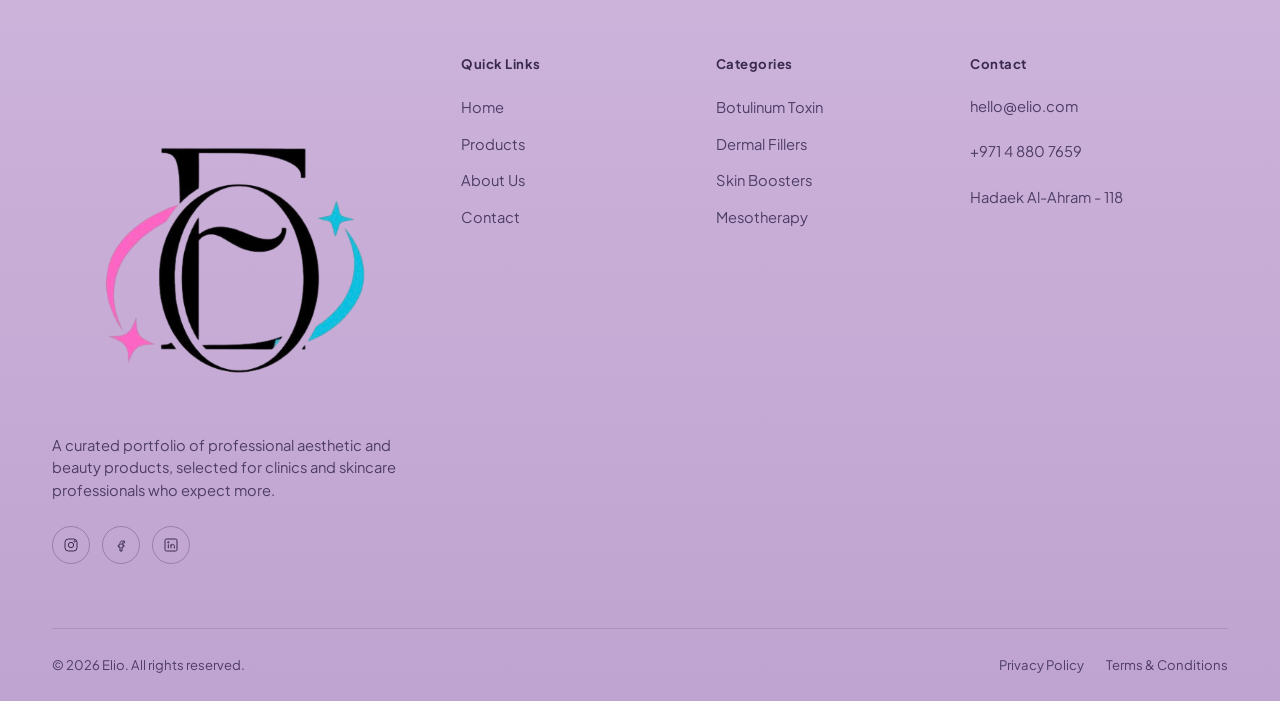
==== commit a62b9ac0: "Add files via upload" ====
--- a/about.html
+++ b/about.html
@@ -3,55 +3,60 @@
 <head>
 <meta charset="UTF-8">
 <meta name="viewport" content="width=device-width, initial-scale=1.0">
-<title>About Us — Elio</title>
-<meta name="description" content="Learn about Elio's mission, values and approach to curating professional aesthetic products.">
+<title data-i18n="about_us_elio">About Us — Elio</title>
+<meta name="description" content="Learn about Elio's mission, values and approach to curating professional aesthetic products." data-i18n-content="learn_about_elio_s_mission_values">
 <link rel="icon" type="image/png" href="img/logo.png">
 <!-- First-visit loader (must stay before the stylesheets) -->
+<!-- Language engine (must stay first: sets lang/dir before anything paints) -->
+<script src="js/i18n.js"></script>
+<script src="js/i18n-strings.js"></script>
 <script src="js/loader.js"></script>
 <link rel="stylesheet" href="css/style.css">
 <link rel="stylesheet" href="css/responsive.css">
+<link rel="stylesheet" href="css/rtl.css">
 </head>
 <body>
 
 <header class="site-header">
   <div class="container site-header__inner">
     <a href="index.html" class="brand-mark brand-mark--logo" aria-label="Elio"><img src="img/logo.png" alt="Elio" class="brand-logo"><span class="brand-mark__text js-brand-name">Elio</span></a>
-    <nav class="main-nav" aria-label="Primary">
-      <div class="nav-item"><a href="index.html">Home</a></div>
-      <div class="nav-item"><a href="products.html">Products</a></div>
+    <nav class="main-nav" aria-label="Primary" data-i18n-aria-label="primary">
+      <div class="nav-item"><a href="index.html" data-i18n="home">Home</a></div>
+      <div class="nav-item"><a href="products.html" data-i18n="products">Products</a></div>
       <div class="nav-item nav-item--categories">
-        <a href="products.html">Categories</a>
-        <div class="mega-menu js-nav-categories" aria-label="Categories"></div>
+        <a href="products.html" data-i18n="categories">Categories</a>
+        <div class="mega-menu js-nav-categories" aria-label="Categories" data-i18n-aria-label="categories"></div>
       </div>
-      <div class="nav-item"><a href="about.html">About Us</a></div>
-      <div class="nav-item"><a href="contact.html">Contact</a></div>
+      <div class="nav-item"><a href="about.html" data-i18n="about_us">About Us</a></div>
+      <div class="nav-item"><a href="contact.html" data-i18n="contact">Contact</a></div>
     </nav>
     <div class="nav-actions">
-      <button class="icon-btn js-open-search" aria-label="Search products">
+      <button type="button" class="lang-toggle" data-lang-toggle aria-label="Switch language to Arabic" title="العربية"><span class="lang-toggle__text">عربي</span></button>
+      <button class="icon-btn js-open-search" aria-label="Search products" data-i18n-aria-label="search_products">
         <svg viewBox="0 0 24 24" fill="none" stroke="currentColor" stroke-width="1.6"><circle cx="11" cy="11" r="7"/><line x1="21" y1="21" x2="16.65" y2="16.65"/></svg>
       </button>
-      <a href="cart.html" class="icon-btn" aria-label="View cart">
+      <a href="cart.html" class="icon-btn" aria-label="View cart" data-i18n-aria-label="view_cart">
         <svg viewBox="0 0 24 24" fill="none" stroke="currentColor" stroke-width="1.6"><circle cx="9" cy="21" r="1.3"/><circle cx="18" cy="21" r="1.3"/><path d="M2.5 3h2.4l2.3 12.4a2 2 0 002 1.6h8.6a2 2 0 002-1.6L21 7H6"/></svg>
         <span class="cart-count js-cart-count">0</span>
       </a>
-      <button class="nav-toggle" aria-label="Open menu" aria-expanded="false"><span></span><span></span><span></span></button>
+      <button class="nav-toggle" aria-label="Open menu" aria-expanded="false" data-i18n-aria-label="open_menu"><span></span><span></span><span></span></button>
     </div>
   </div>
 </header>
 
-<nav class="mobile-nav" aria-label="Mobile">
-  <a href="index.html">Home</a>
-  <a href="products.html">Products</a>
-  <a href="about.html">About Us</a>
-  <a href="contact.html">Contact</a>
+<nav class="mobile-nav" aria-label="Mobile" data-i18n-aria-label="mobile">
+  <a href="index.html" data-i18n="home">Home</a>
+  <a href="products.html" data-i18n="products">Products</a>
+  <a href="about.html" data-i18n="about_us">About Us</a>
+  <a href="contact.html" data-i18n="contact">Contact</a>
   <div class="mobile-nav__categories js-nav-categories"></div>
 </nav>
 
 <!-- ============================= ABOUT HERO ============================= -->
 <section class="about-hero">
   <div class="container">
-    <div class="breadcrumbs"><a href="index.html">Home</a><span>/</span><span>About Us</span></div>
-    <h1>A supply partner shaped by the professional's workflow.</h1>
+    <div class="breadcrumbs"><a href="index.html" data-i18n="home">Home</a><span>/</span><span data-i18n="about_us">About Us</span></div>
+    <h1 data-i18n="a_supply_partner_shaped_by_the">A supply partner shaped by the professional's workflow.</h1>
     <p class="js-brand-desc">A curated portfolio of professional aesthetic and beauty products, selected for clinics and skincare professionals who expect more.</p>
   </div>
 </section>
@@ -60,12 +65,12 @@
 <section class="section">
   <div class="container split split--reverse">
     <div class="split__media">
-      <img src="https://i.pinimg.com/736x/d4/83/d2/d483d286b10d1344dd2654b3d8a6bd55.jpg" alt="Elio product curation process" loading="lazy" width="900" height="450">
+      <img src="https://i.pinimg.com/736x/d4/83/d2/d483d286b10d1344dd2654b3d8a6bd55.jpg" alt="Elio product curation process" loading="lazy" width="900" height="450" data-i18n-alt="elio_product_curation_process">
     </div>
     <div class="split__body">
       <div class="split__eyebrow-line"></div>
-      <h2>Our Story</h2>
-      <p>Elio began with a simple observation: aesthetic professionals were choosing between suppliers built for luxury retail or clinical distribution, but rarely both. We built a single portfolio — dermal fillers, injectables, skin boosters, professional skincare, beauty tools and aesthetic equipment — organized around how a clinic actually works.</p>
+      <h2 data-i18n="our_story">Our Story</h2>
+      <p data-i18n="elio_began_with_a_simple_observation">Elio began with a simple observation: aesthetic professionals were choosing between suppliers built for luxury retail or clinical distribution, but rarely both. We built a single portfolio — dermal fillers, injectables, skin boosters, professional skincare, beauty tools and aesthetic equipment — organized around how a clinic actually works.</p>
     </div>
   </div>
 </section>
@@ -73,9 +78,9 @@
 <!-- ============================= CONTACT CTA ============================= -->
 <section class="contact-cta">
   <div class="container">
-    <h2>Let's Talk About Your Product Needs.</h2>
-    <p>We're happy to answer questions about our portfolio or a specific professional order.</p>
-    <a href="contact.html" class="btn btn--primary">Contact Us</a>
+    <h2 data-i18n="let_s_talk_about_your_product">Let's Talk About Your Product Needs.</h2>
+    <p data-i18n="we_re_happy_to_answer_questions">We're happy to answer questions about our portfolio or a specific professional order.</p>
+    <a href="contact.html" class="btn btn--primary" data-i18n="contact_us">Contact Us</a>
   </div>
 </section>
 
@@ -92,20 +97,20 @@
         </div>
       </div>
       <div class="footer-col">
-        <h4>Quick Links</h4>
+        <h4 data-i18n="quick_links">Quick Links</h4>
         <ul>
-          <li><a href="index.html">Home</a></li>
-          <li><a href="products.html">Products</a></li>
-          <li><a href="about.html">About Us</a></li>
-          <li><a href="contact.html">Contact</a></li>
+          <li><a href="index.html" data-i18n="home">Home</a></li>
+          <li><a href="products.html" data-i18n="products">Products</a></li>
+          <li><a href="about.html" data-i18n="about_us">About Us</a></li>
+          <li><a href="contact.html" data-i18n="contact">Contact</a></li>
         </ul>
       </div>
       <div class="footer-col">
-        <h4>Categories</h4>
+        <h4 data-i18n="categories">Categories</h4>
         <ul class="js-footer-categories"></ul>
       </div>
       <div class="footer-col">
-        <h4>Contact</h4>
+        <h4 data-i18n="contact">Contact</h4>
         <address>
           <a class="js-contact-email" href="#"></a><br><br>
           <a class="js-contact-phone" href="#"></a><br><br>
@@ -114,16 +119,16 @@
       </div>
     </div>
     <div class="footer-bottom">
-      <span>&copy; <span class="js-year"></span> <span class="js-brand-name">Elio</span>. All rights reserved.</span>
+      <span>&copy; <span class="js-year"></span> <span class="js-brand-name">Elio</span>. <span data-i18n="all_rights_reserved">All rights reserved.</span></span>
       <div class="footer-bottom__links">
-        <a href="privacy.html">Privacy Policy</a>
-        <a href="terms.html">Terms &amp; Conditions</a>
+        <a href="privacy.html" data-i18n="privacy_policy">Privacy Policy</a>
+        <a href="terms.html" data-i18n="terms_conditions">Terms &amp; Conditions</a>
       </div>
     </div>
   </div>
 </footer>
 
-<button class="back-to-top" aria-label="Back to top">
+<button class="back-to-top" aria-label="Back to top" data-i18n-aria-label="back_to_top">
   <svg viewBox="0 0 24 24" fill="none" stroke="currentColor" stroke-width="2"><path d="M12 19V5M5 12l7-7 7 7"/></svg>
 </button>
 
@@ -131,12 +136,12 @@
   <div class="search-overlay__panel">
     <div class="search-overlay__top">
       <form class="search-overlay__form" id="search-overlay-form">
-        <input type="text" id="search-overlay-input" placeholder="Search products, brands, categories…" autocomplete="off">
-        <button type="button" class="search-overlay__clear" id="search-overlay-clear" aria-label="Clear search">&times;</button>
+        <input type="text" id="search-overlay-input" placeholder="Search products, brands, categories…" autocomplete="off" data-i18n-placeholder="search_products_brands_categories">
+        <button type="button" class="search-overlay__clear" id="search-overlay-clear" aria-label="Clear search" data-i18n-aria-label="clear_search">&times;</button>
       </form>
-      <button class="search-overlay__close" id="search-overlay-close" aria-label="Close search">&times;</button>
+      <button class="search-overlay__close" id="search-overlay-close" aria-label="Close search" data-i18n-aria-label="close_search">&times;</button>
     </div>
-    <p class="search-overlay__count" id="search-overlay-count">Start typing to search products, brands and categories.</p>
+    <p class="search-overlay__count" id="search-overlay-count" data-i18n="start_typing_to_search_products_brands">Start typing to search products, brands and categories.</p>
     <div class="search-overlay__results" id="search-overlay-results"></div>
   </div>
 </div>
@@ -144,6 +149,7 @@
 <script src="js/config.js"></script>
 <script src="js/prices.js"></script>
 <script src="js/products.js"></script>
+<script src="js/products-ar.js"></script>
 <script src="js/app.js"></script>
 <script src="js/search.js"></script>
 </body>
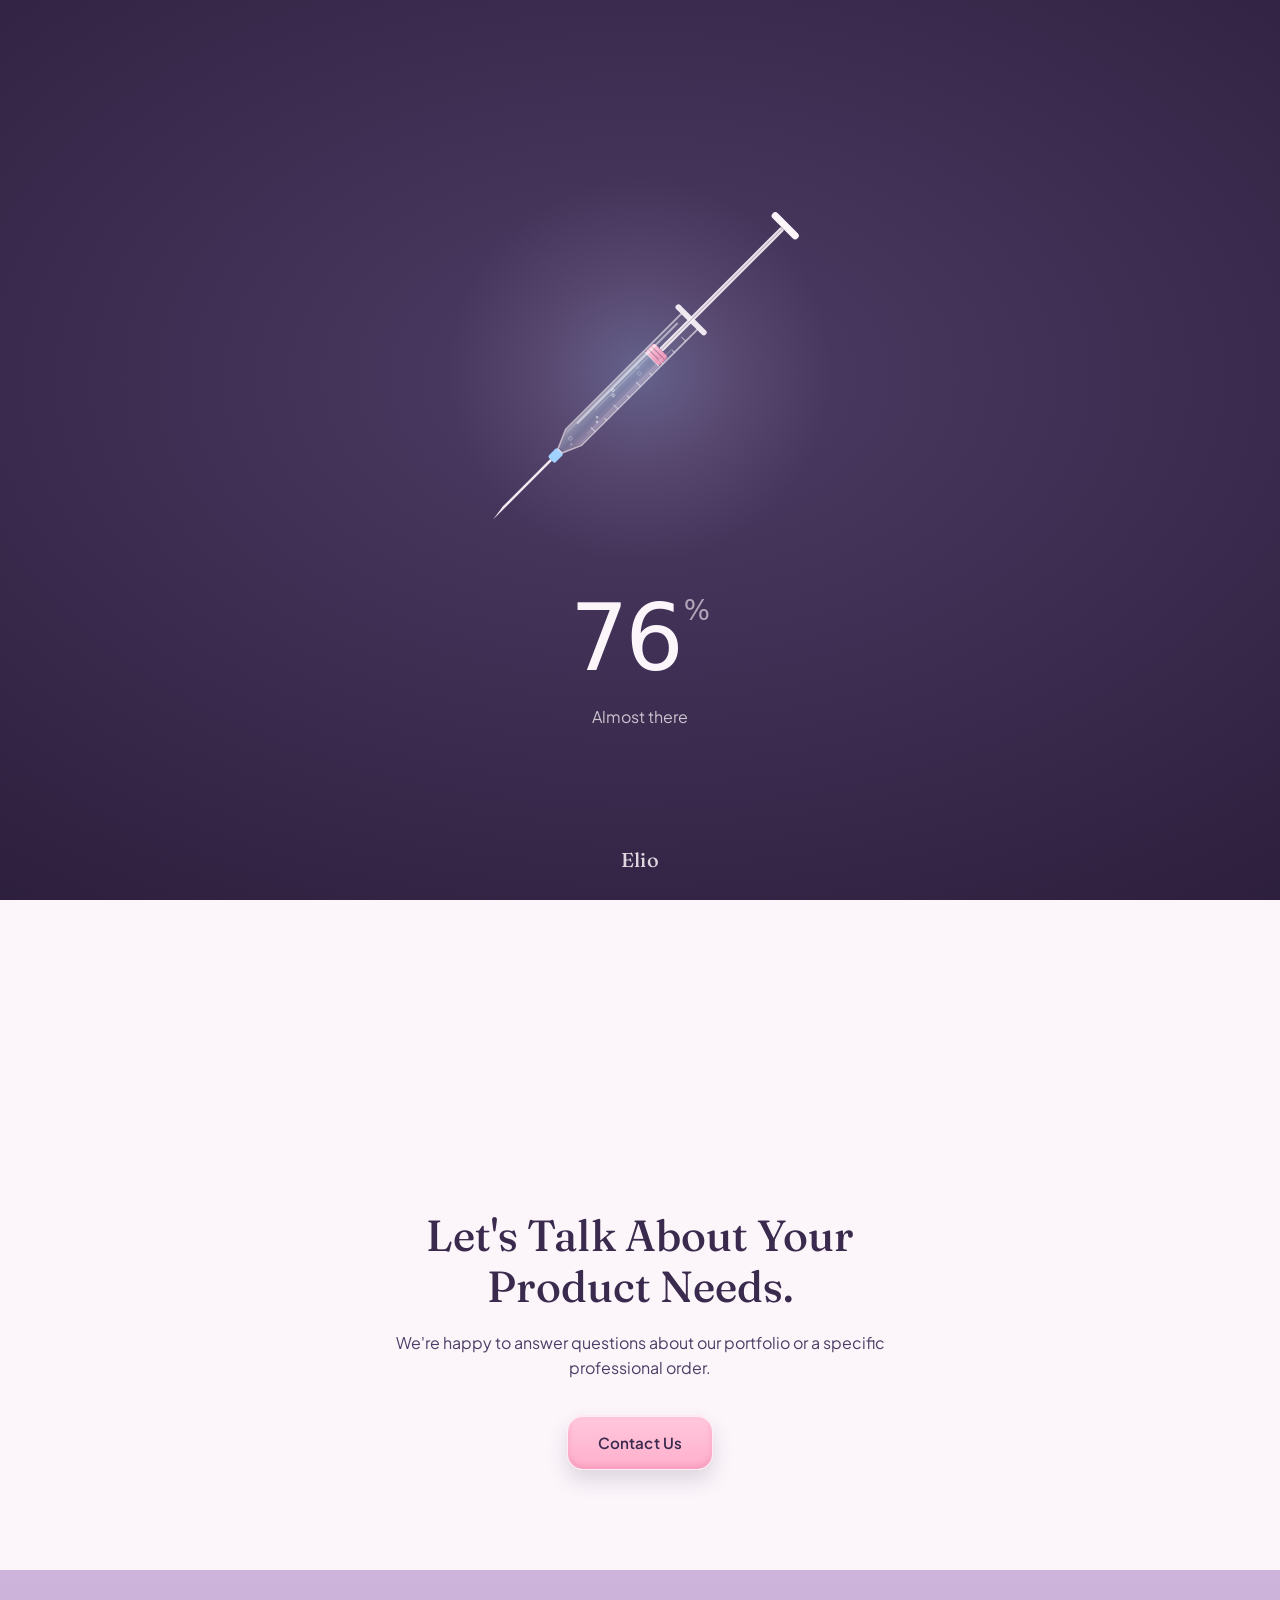
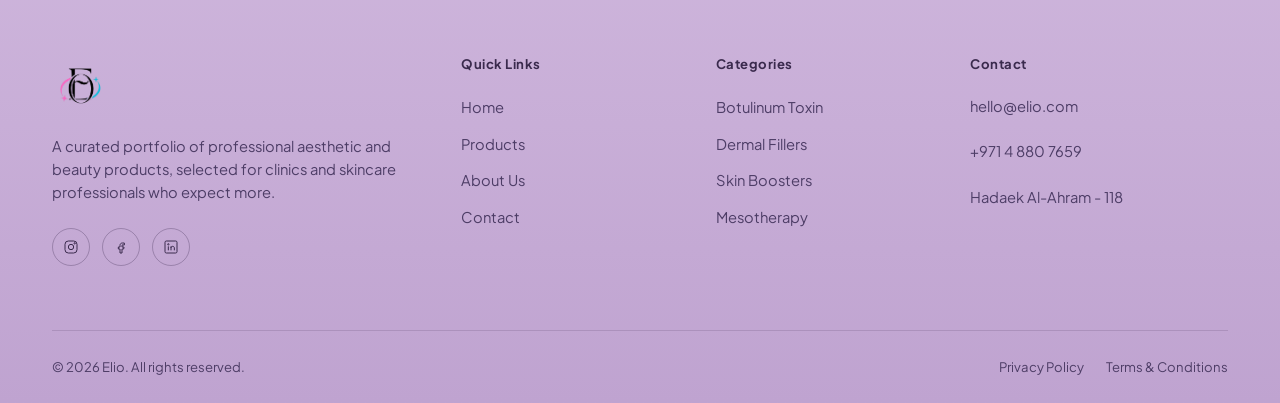
==== commit 971a5154: "Add files via upload" ====
--- a/about.html
+++ b/about.html
@@ -91,8 +91,8 @@
         <span class="brand-mark brand-mark--logo footer-logo"><img src="img/logo.png" alt="Elio" class="brand-logo brand-logo--footer"></span>
         <p class="js-brand-desc"></p>
         <div class="footer-social">
-          <a href="#" class="js-social-instagram" aria-label="Instagram"><svg viewBox="0 0 24 24" fill="none" stroke="currentColor" stroke-width="1.5"><rect x="3" y="3" width="18" height="18" rx="5"/><circle cx="12" cy="12" r="4"/><circle cx="17.5" cy="6.5" r="1"/></svg></a>
-          <a href="#" class="js-social-facebook" aria-label="Facebook"><svg viewBox="0 0 24 24" fill="none" stroke="currentColor" stroke-width="1.5"><path d="M14 9h3V6h-3c-2 0-3.5 1.5-3.5 3.5V12H8v3h2.5v6h3v-6H16l.5-3h-3V9.8c0-.5.3-.8.8-.8z"/></svg></a>
+          <a href="https://www.instagram.com/elio.cosmetics" class="js-social-instagram" aria-label="Instagram"><svg viewBox="0 0 24 24" fill="none" stroke="currentColor" stroke-width="1.5"><rect x="3" y="3" width="18" height="18" rx="5"/><circle cx="12" cy="12" r="4"/><circle cx="17.5" cy="6.5" r="1"/></svg></a>
+          <a href="https://www.facebook.com/elio.cosmetic/" class="js-social-facebook" aria-label="Facebook"><svg viewBox="0 0 24 24" fill="none" stroke="currentColor" stroke-width="1.5"><path d="M14 9h3V6h-3c-2 0-3.5 1.5-3.5 3.5V12H8v3h2.5v6h3v-6H16l.5-3h-3V9.8c0-.5.3-.8.8-.8z"/></svg></a>
           <a href="#" class="js-social-linkedin" aria-label="LinkedIn"><svg viewBox="0 0 24 24" fill="none" stroke="currentColor" stroke-width="1.5"><rect x="3" y="3" width="18" height="18" rx="2"/><circle cx="8" cy="8" r="1"/><path d="M8 11v6M12 11v6M12 13.5c0-1.5 1-2.5 2.5-2.5s2.5 1 2.5 2.5V17"/></svg></a>
         </div>
       </div>
--- a/css/style.css
+++ b/css/style.css
@@ -231,6 +231,27 @@
   letter-spacing: 0.02em;
 }
 
+.brand-mark--logo {
+  display: inline-flex;
+  align-items: center;
+  gap: 10px;
+}
+.brand-logo {
+  display: block;
+  height: 44px;
+  width: auto;
+}
+.brand-logo--footer {
+  height: 56px;
+}
+.brand-mark__text {
+  font-family: var(--font-display);
+  font-size: 1.5rem;
+  font-weight: 480;
+  letter-spacing: 0.02em;
+  color: var(--charcoal);
+}
+
 .main-nav {
   display: flex;
   align-items: center;
@@ -1506,37 +1527,7 @@
 @media (min-width: 1081px) and (min-height: 960px) {
   .cart-summary { position: sticky; }
 }
-/* Free-shipping progress bar */
-.shipping-progress {
-  margin: 4px 0 16px;
-  padding: 14px 16px;
-  background: var(--accent-tint);
-  border-radius: 14px;
-}
-.shipping-progress__msg {
-  font-size: 0.82rem;
-  font-weight: 600;
-  color: var(--charcoal);
-  margin-bottom: 10px;
-}
-.shipping-progress__msg strong { color: var(--accent-dark); }
-.shipping-progress__track {
-  height: 8px;
-  border-radius: 999px;
-  background: rgba(255,255,255,0.7);
-  overflow: hidden;
-}
-.shipping-progress__fill {
-  height: 100%;
-  width: 0%;
-  border-radius: 999px;
-  background: var(--accent-dark);
-  transition: width .4s var(--ease);
-}
-.shipping-progress--complete .shipping-progress__msg strong { color: var(--accent-dark); }
-.shipping-progress--complete .shipping-progress__fill { background: linear-gradient(90deg, var(--accent-dark), var(--accent)); }
-
-/* Subtotal / shipping rows above the grand total */
+/* Subtotal / discount / shipping rows above the grand total */
 .cart-line-row {
   display: flex;
   align-items: baseline;
@@ -1547,6 +1538,7 @@
   color: var(--charcoal-soft);
 }
 .cart-line-row strong { font-weight: 600; color: var(--charcoal); }
+#cart-discount-row strong { color: var(--accent-dark); }
 
 .cart-total {
   display: flex;
@@ -1615,3 +1607,39 @@
   font-weight: 500;
   color: var(--error);
 }
+
+
+/* ---------------------------------------------------------------------
+   LANGUAGE TOGGLE (English / العربية) — sits in the header next to the
+   search and cart buttons. Text is set by js/i18n.js.
+   --------------------------------------------------------------------- */
+.lang-toggle {
+  height: 44px;
+  min-width: 44px;
+  padding: 0 14px;
+  display: inline-flex;
+  align-items: center;
+  justify-content: center;
+  border-radius: 999px;
+  background: rgba(255,255,255,0.4);
+  backdrop-filter: blur(var(--glass-blur));
+  -webkit-backdrop-filter: blur(var(--glass-blur));
+  border: 1px solid rgba(255,255,255,0.55);
+  color: var(--charcoal);
+  font-family: var(--font-body), "Segoe UI", Tahoma, sans-serif;
+  font-size: 0.86rem;
+  font-weight: 600;
+  line-height: 1;
+  cursor: pointer;
+  box-shadow:
+    inset 0 1px 0 rgba(255,255,255,0.7),
+    inset 0 -2px 5px rgba(214,90,140,0.08),
+    0 6px 14px rgba(58,42,77,0.1);
+  transition: background .2s var(--ease), box-shadow .2s var(--ease), transform .15s var(--ease);
+}
+.lang-toggle:hover { background: var(--pink); }
+.lang-toggle:active { transform: scale(0.96); }
+.lang-toggle:focus-visible { outline: 2px solid var(--accent-dark); outline-offset: 2px; }
+@media (max-width: 640px) {
+  .lang-toggle { height: 40px; min-width: 40px; padding: 0 11px; font-size: 0.8rem; }
+}
--- a/css/rtl.css
+++ b/css/rtl.css
@@ -0,0 +1,154 @@
+/* =========================================================================
+   RTL.CSS — Arabic (right-to-left) layer
+
+   Loaded last on every public page. Every rule is scoped to [dir="rtl"], so
+   the English (left-to-right) site is not affected at all.
+
+   Flexbox and grid flip on their own when dir="rtl" is set on <html> (done by
+   js/i18n.js). This file only handles:
+     - Arabic fonts and typography
+     - things that were positioned with a fixed left / right
+     - arrows and sliding panels that must point / slide the other way
+   ========================================================================= */
+
+/* ---------------------------------------------------------------------
+   1) TYPOGRAPHY
+   Cairo (headings) + Tajawal (body) are loaded by i18n.js in Arabic only.
+   --------------------------------------------------------------------- */
+:root[dir="rtl"] {
+  --font-display: "Cairo", "Segoe UI", Tahoma, sans-serif;
+  --font-body: "Tajawal", "Segoe UI", Tahoma, sans-serif;
+}
+[dir="rtl"] body { line-height: 1.8; }
+/* letter-spacing breaks the joining of Arabic letters */
+[dir="rtl"] *,
+[dir="rtl"] *::before,
+[dir="rtl"] *::after { letter-spacing: 0 !important; }
+/* Arabic glyphs are taller: give headings room so nothing is clipped */
+[dir="rtl"] h1, [dir="rtl"] h2, [dir="rtl"] h3, [dir="rtl"] h4 { line-height: 1.4; }
+[dir="rtl"] .hero__title { line-height: 1.3; font-weight: 700; }
+[dir="rtl"] h1, [dir="rtl"] h2, [dir="rtl"] h3, [dir="rtl"] .cat-card__title,
+[dir="rtl"] .product-card__title, [dir="rtl"] .stats-band__number { font-weight: 700; }
+/* Tajawal runs a little small next to the Latin font — nudge the tiny labels up */
+[dir="rtl"] .product-card__eyebrow, [dir="rtl"] .cart-item__eyebrow,
+[dir="rtl"] .modal-product__eyebrow, [dir="rtl"] .hero__eyebrow,
+[dir="rtl"] .stats-band__label, [dir="rtl"] .search-result__text em,
+[dir="rtl"] .legal__updated, [dir="rtl"] .product-badge { font-size: 0.9em; }
+
+/* Phone numbers, e-mails and links always read left-to-right, even inside Arabic text */
+[dir="rtl"] .js-contact-phone, [dir="rtl"] .js-contact-email,
+[dir="rtl"] a[href^="tel:"], [dir="rtl"] a[href^="mailto:"] {
+  direction: ltr; unicode-bidi: isolate; display: inline-block;
+}
+[dir="rtl"] input[type="tel"], [dir="rtl"] input[type="email"], [dir="rtl"] input[type="number"] {
+  direction: ltr; text-align: right;
+}
+[dir="rtl"] .qty__input { text-align: center; }
+
+/* ---------------------------------------------------------------------
+   2) HEADER + NAVIGATION
+   --------------------------------------------------------------------- */
+[dir="rtl"] .cart-count { right: auto; left: 4px; }
+[dir="rtl"] .nav-item > a::after { transform-origin: right center !important; }
+
+/* mobile menu slides in from the left in Arabic */
+[dir="rtl"] .mobile-nav { transform: translateX(-100%); }
+[dir="rtl"] .mobile-nav.is-open { transform: translateX(0); }
+[dir="rtl"] .mobile-nav__categories { padding-left: 0; padding-right: 12px; }
+
+/* "→" arrows point the other way */
+[dir="rtl"] svg[style*="margin-left"] {
+  margin-left: 0 !important; margin-right: 6px; transform: scaleX(-1);
+}
+[dir="rtl"] .cat-card__cta svg, [dir="rtl"] .search-result__arrow { display: inline-block; transform: scaleX(-1); }
+
+/* ---------------------------------------------------------------------
+   3) HERO (text + arch image)
+   --------------------------------------------------------------------- */
+[dir="rtl"] .hero--split .hero__content {
+  padding: 72px max(var(--gutter), calc((100vw - var(--container)) / 2 + var(--gutter))) 72px 48px;
+}
+[dir="rtl"] .hero--split .hero__media::before { right: auto; left: 0; }
+[dir="rtl"] .hero--split .hero__media img { right: auto; left: 15%; }
+@media (max-width: 1080px) {
+  [dir="rtl"] .hero--split .hero__content { padding: 56px var(--gutter) 40px; }
+}
+@media (max-width: 640px) {
+  [dir="rtl"] .hero--split .hero__content { padding: 44px var(--gutter) 32px; }
+  [dir="rtl"] .hero--split .hero__media img { right: auto; left: 12%; }
+}
+
+/* ---------------------------------------------------------------------
+   4) STATS BAND
+   --------------------------------------------------------------------- */
+[dir="rtl"] .stats-band__item + .stats-band__item::before { left: auto; right: 0; }
+@media (max-width: 1080px) {
+  [dir="rtl"] .stats-band__item:nth-child(even)::before { left: auto; right: 0; }
+}
+
+/* ---------------------------------------------------------------------
+   5) PRODUCT CARDS
+   --------------------------------------------------------------------- */
+[dir="rtl"] .product-badge { left: auto; right: 12px; }
+[dir="rtl"] .cart-btn { right: auto; left: 10px; }
+
+/* ---------------------------------------------------------------------
+   6) PRODUCTS PAGE (search box, filters, sliding filter panel)
+   --------------------------------------------------------------------- */
+[dir="rtl"] .catalog-search input { padding: 12px 40px 12px 16px; }
+[dir="rtl"] .catalog-search svg { left: auto; right: 14px; }
+[dir="rtl"] .filter-pill { text-align: right; }
+@media (max-width: 1080px) {
+  [dir="rtl"] #filter-panel { right: auto; left: 0; transform: translateX(-100%); }
+  [dir="rtl"] #filter-panel.is-open { transform: translateX(0); }
+  [dir="rtl"] .filter-panel__apply { right: auto; left: 0; transform: translateX(-100%); }
+  [dir="rtl"] #filter-panel.is-open ~ .filter-panel__apply,
+  [dir="rtl"] .filter-panel__apply.is-open { transform: translateX(0); }
+}
+
+/* ---------------------------------------------------------------------
+   7) PRODUCT MODAL
+   --------------------------------------------------------------------- */
+[dir="rtl"] .modal__close { right: auto; left: 20px; }
+[dir="rtl"] .modal-product__specs th, [dir="rtl"] .modal-product__specs td { text-align: right; }
+
+/* ---------------------------------------------------------------------
+   8) SEARCH OVERLAY
+   --------------------------------------------------------------------- */
+[dir="rtl"] .search-overlay__form input { padding: 18px 22px 18px 50px; }
+[dir="rtl"] .search-overlay__clear { right: auto; left: 18px; }
+[dir="rtl"] .search-result { text-align: right; }
+
+/* ---------------------------------------------------------------------
+   9) CART PAGE
+   --------------------------------------------------------------------- */
+[dir="rtl"] .cart-item__total { text-align: left; }
+
+/* ---------------------------------------------------------------------
+   10) PRIVACY + TERMS
+   --------------------------------------------------------------------- */
+[dir="rtl"] .legal__toc ol { padding-left: 0; padding-right: 20px; }
+[dir="rtl"] .legal__section ul { padding-left: 0; padding-right: 22px; }
+[dir="rtl"] .legal__clear-msg { margin-left: 0; margin-right: 12px; }
+
+/* ---------------------------------------------------------------------
+   11) CATEGORIES CAROUSEL
+   The auto-scrolling track keeps left-to-right flow (its scroll maths
+   assumes it); the text inside each card is right-to-left as usual.
+   --------------------------------------------------------------------- */
+[dir="rtl"] .cat-carousel__track { direction: ltr; }
+[dir="rtl"] .cat-card { direction: rtl; text-align: right; }
+
+/* ---------------------------------------------------------------------
+   12) BACK-TO-TOP BUTTON
+   --------------------------------------------------------------------- */
+[dir="rtl"] .back-to-top { right: auto; left: 24px; }
+@media (max-width: 640px) {
+  [dir="rtl"] .back-to-top { right: auto; left: 16px; }
+}
+
+/* ---------------------------------------------------------------------
+   13) FIRST-VISIT LOADER — keep its animation layout untouched
+   --------------------------------------------------------------------- */
+[dir="rtl"] #ld, [dir="rtl"] #ld * { direction: ltr; }
+[dir="rtl"] #ld .ld-status, [dir="rtl"] #ld .ld-brand { font-family: var(--font-body); }
